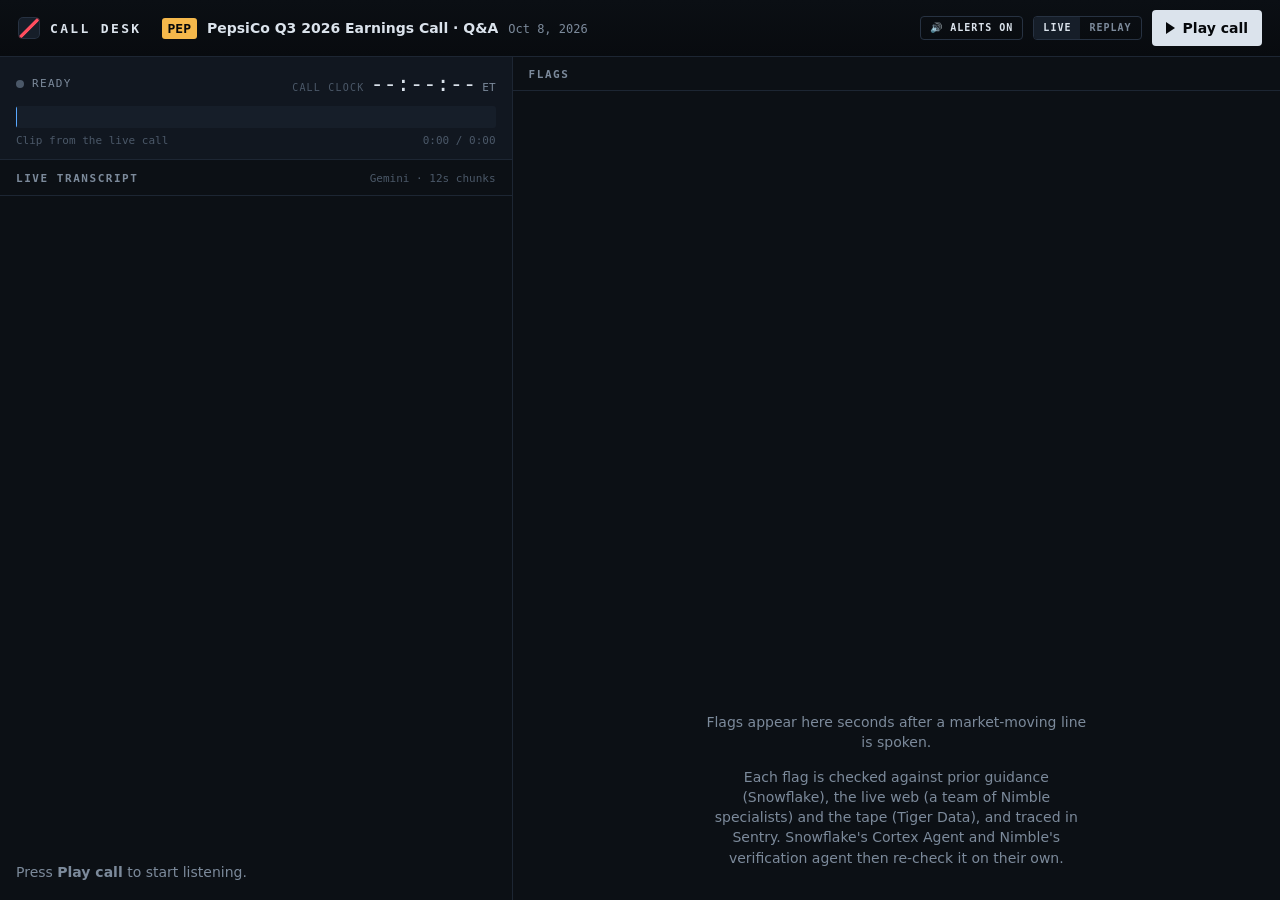
==== static/index.html @ 071706e1 "Public clone: no 404s for missing call audio; commit the replay's spoken alert - The audio element h" ====
<!doctype html>
<html lang="en">
<head>
  <meta charset="utf-8">
  <meta name="viewport" content="width=device-width, initial-scale=1">
  <title>Call Desk</title>
  <meta name="description" content="Hears earnings calls live and fact-checks every market-moving line in seconds.">
  <link rel="icon" href="data:image/svg+xml,%3Csvg xmlns='http://www.w3.org/2000/svg' viewBox='0 0 32 32'%3E%3Crect width='32' height='32' rx='6' fill='%2307090c'/%3E%3Cpath d='M6 20 L12 12 L17 17 L26 8' stroke='%23ff4d5e' stroke-width='3' fill='none'/%3E%3C/svg%3E">
  <link rel="stylesheet" href="/static/styles.css">
  <link rel="stylesheet" href="/static/features/tiger.css">
  <link rel="stylesheet" href="/static/features/voice.css">
  <link rel="stylesheet" href="/static/features/brief.css">
  <link rel="stylesheet" href="/static/features/sentry.css">
</head>
<body>
  <header class="topbar">
    <div class="brand">
      <span class="logo" aria-hidden="true"></span>
      <span class="brand-name">CALL&nbsp;DESK</span>
    </div>
    <div class="call-meta">
      <span class="ticker" id="ticker">PEP</span>
      <span class="call-title" id="call-title">PepsiCo Q3 2026 Earnings Call · Q&amp;A</span>
      <span class="call-picker" id="call-picker" hidden></span>
      <span class="call-date">Oct 8, 2026</span>
    </div>
    <ul class="pills" id="pills" aria-label="Integration status"></ul>
    <div class="controls">
      <div class="mode" role="radiogroup" aria-label="Run mode">
        <button type="button" role="radio" data-mode="live" aria-checked="true">LIVE</button>
        <button type="button" role="radio" data-mode="replay" aria-checked="false">REPLAY</button>
      </div>
      <button type="button" class="play" id="play"><span class="play-icon" aria-hidden="true"></span><span id="play-label">Play call</span></button>
    </div>
  </header>

  <main class="layout">
    <section class="left panel" aria-label="Live call">
      <div class="audio">
        <div class="audio-row">
          <span class="live-dot" id="live-dot" aria-hidden="true"></span>
          <span class="audio-state" id="audio-state">READY</span>
          <div class="clock" aria-live="off">
            <span class="clock-label">CALL CLOCK</span>
            <span class="clock-time" id="clock">--:--:--</span>
            <span class="clock-tz">ET</span>
          </div>
        </div>
        <div class="progress" id="progress" aria-hidden="true">
          <div class="progress-fill" id="progress-fill"></div>
          <div class="progress-markers" id="markers"></div>
        </div>
        <div class="audio-foot">
          <span id="clip-range">Clip from the live call</span>
          <span class="audio-time"><span id="elapsed">0:00</span> / <span id="duration">0:00</span></span>
        </div>
        <audio id="audio" preload="auto"></audio>
      </div>
      <div class="pane-head">
        <h2>Live transcript</h2>
        <span class="pane-sub" id="transcriber">Gemini · 12s chunks</span>
      </div>
      <ol class="transcript" id="transcript" aria-live="polite"></ol>
      <p class="empty" id="transcript-empty">Press <b>Play call</b> to start listening.</p>
    </section>

    <section class="right panel" aria-label="Flags">
      <div class="pane-head">
        <h2>Flags</h2>
        <div class="tally" id="tally"></div>
      </div>
      <section class="call-brief" id="call-brief" hidden aria-live="polite"></section>
      <ol class="feed" id="feed" aria-live="polite"></ol>
      <div class="empty feed-empty" id="feed-empty">
        <p>Flags appear here seconds after a market-moving line is spoken.</p>
        <p class="muted">Each flag is checked against prior guidance (Snowflake), the live web (a team of Nimble specialists) and the tape (Tiger Data), and traced in Sentry. Snowflake's Cortex Agent and Nimble's verification agent then re-check it on their own.</p>
      </div>
    </section>
  </main>

  <template id="flag-template">
    <li class="flag">
      <div class="flag-head">
        <span class="badge"></span>
        <h3 class="metric"></h3>
        <span class="degraded-tag" hidden>AGENT FAILED · UNREVIEWED EVIDENCE</span>
        <span class="flag-time"></span>
      </div>
      <div class="chip-row">
        <span class="chip"><span class="prior"></span><span class="arrow">→</span><span class="new"></span></span>
        <span class="value-source" hidden></span>
        <span class="speaker"></span>
      </div>
      <blockquote class="quote"></blockquote>
      <p class="what"></p>
      <p class="why"></p>
      <table class="related" hidden>
        <caption>Guidance table found by the agent · prior quarter → now</caption>
        <tbody></tbody>
      </table>
      <div class="trajectory" hidden>
        <div class="sect-label">Guidance history <span class="by">Snowflake · SQL on GUIDANCE_LINES</span></div>
        <ol class="traj"></ol>
      </div>
      <div class="checking" hidden>
        <span class="spinner" aria-hidden="true"></span>
        <span class="checking-label">Fact-checking</span>
        <span class="tool-chip" data-backend="snowflake">Snowflake</span><span class="tool-chip" data-backend="nimble">Nimble</span><span class="tool-chip" data-backend="tiger">Tiger</span>
      </div>
      <div class="market" hidden>
        <svg class="spark" viewBox="0 0 240 56" preserveAspectRatio="none" role="img"></svg>
        <div class="market-stats"></div>
        <div class="tiger-extra" hidden></div>
      </div>
      <div class="agents" hidden>
        <div class="agent-row nimble-row" hidden>
          <span class="agent-name">Nimble web desk</span>
          <span class="desk-dots"></span>
          <span class="agent-verdict"></span>
        </div>
        <div class="agent-row sf-row" hidden>
          <span class="agent-name">Snowflake Cortex Agent</span>
          <span class="agent-verdict"></span>
          <p class="agent-answer"></p>
        </div>
      </div>
      <div class="conf" hidden>
        <span class="conf-label">Confidence</span>
        <span class="conf-bar"><span class="conf-fill"></span></span>
        <span class="conf-value"></span>
        <button type="button" class="expand" aria-expanded="false">Evidence &amp; trace</button>
      </div>
      <div class="detail" hidden>
        <div class="detail-grid">
          <div>
            <h4>Evidence</h4>
            <ul class="evidence"></ul>
          </div>
          <div>
            <h4>Confidence components</h4>
            <ul class="components"></ul>
            <p class="rationale"></p>
            <h4>Agent tool calls</h4>
            <ul class="toolcalls"></ul>
            <h4>Sentry trace</h4>
            <p class="trace"></p>
          </div>
        </div>
        <div class="detail-grid agents-detail">
          <div>
            <h4>Nimble web desk · specialists</h4>
            <ul class="desk-steps"></ul>
            <div class="desk-extra"></div>
          </div>
          <div>
            <h4>Snowflake Cortex Agent · own check</h4>
            <div class="sf-detail"><p class="muted">Runs after the verdict.</p></div>
          </div>
        </div>
      </div>
    </li>
  </template>

  <script src="/static/app.js" type="module"></script>
</body>
</html>
---- static/styles.css ----
:root {
  color-scheme: dark;
  interpolate-size: allow-keywords;
  --bg: #06080b;
  --panel: #0c1015;
  --panel-2: #111720;
  --panel-3: #161e29;
  --line: #1d2633;
  --line-2: #273242;
  --text: #dbe3ec;
  --muted: #7c8a9b;
  --faint: #4b5868;
  --red: #ff4d5e;
  --red-bg: rgba(255, 77, 94, 0.12);
  --green: #2fd27a;
  --green-bg: rgba(47, 210, 122, 0.12);
  --amber: #f5b84b;
  --amber-bg: rgba(245, 184, 75, 0.12);
  --blue: #59a8ff;
  --blue-bg: rgba(89, 168, 255, 0.12);
  --grey-bg: rgba(124, 138, 155, 0.14);
  --mono: ui-monospace, "SF Mono", "JetBrains Mono", "Menlo", "Consolas", monospace;
  --sans: system-ui, -apple-system, "Segoe UI", "Inter", sans-serif;
  --radius: 6px;
}

* { box-sizing: border-box; }
html, body { height: 100%; }
body {
  margin: 0;
  display: flex;
  flex-direction: column;
  height: 100vh;
  background: var(--bg);
  color: var(--text);
  font: 14px/1.45 var(--sans);
  -webkit-font-smoothing: antialiased;
}
h2, h3, h4 { margin: 0; font-weight: 600; }
button { font: inherit; color: inherit; cursor: pointer; }
a { color: var(--blue); }
.muted { color: var(--muted); }
[hidden] { display: none !important; }

/* ---------- top bar ---------- */
.topbar {
  display: flex;
  align-items: center;
  gap: 20px;
  padding: 10px 18px;
  border-bottom: 1px solid var(--line);
  background: linear-gradient(180deg, #0b0f14, #080b0f);
  flex-wrap: wrap;
  flex: none;
}
.brand { display: flex; align-items: center; gap: 10px; }
.logo {
  width: 22px; height: 22px; border-radius: 5px;
  background:
    linear-gradient(135deg, transparent 45%, var(--red) 46%, var(--red) 56%, transparent 57%),
    var(--panel-3);
  box-shadow: inset 0 0 0 1px var(--line-2);
}
.brand-name { font: 700 13px/1 var(--mono); letter-spacing: 0.18em; }
.call-meta { display: flex; align-items: baseline; gap: 10px; min-width: 0; }
.ticker {
  font: 700 13px/1 var(--mono);
  color: #06080b; background: var(--amber);
  padding: 4px 6px; border-radius: 3px;
}
.call-title { font-weight: 600; white-space: nowrap; overflow: hidden; text-overflow: ellipsis; }
.call-date { color: var(--muted); font: 12px var(--mono); }
.clock { display: flex; align-items: baseline; gap: 6px; margin-left: auto; font-family: var(--mono); }
.audio-foot { display: flex; justify-content: space-between; gap: 10px; margin-top: 6px; font: 11px var(--mono); color: var(--faint); }
.clock-label { color: var(--faint); font-size: 10px; letter-spacing: 0.12em; }
.clock-time { font-size: 22px; font-variant-numeric: tabular-nums; color: var(--text); }
.clock-tz { color: var(--muted); font-size: 11px; }

.pills { display: flex; gap: 6px; list-style: none; margin: 0 0 0 auto; padding: 0; flex-wrap: wrap; }
.pill {
  display: inline-flex; align-items: center; gap: 6px;
  font: 600 10px/1 var(--mono); letter-spacing: 0.08em;
  padding: 5px 7px; border-radius: 3px;
  border: 1px solid var(--line-2); color: var(--muted);
}
.pill::before { content: ""; width: 6px; height: 6px; border-radius: 50%; background: var(--faint); }
.pill.live { color: var(--text); }
.pill.live::before { background: var(--green); box-shadow: 0 0 6px var(--green); }
.pill.mock::before { background: var(--amber); }
.pill .pill-mode { color: var(--faint); font-weight: 500; }
.pill.live .pill-mode { color: var(--green); }
.pill.mock .pill-mode { color: var(--amber); }

.controls { display: flex; align-items: center; gap: 10px; }
.mode { display: flex; border: 1px solid var(--line-2); border-radius: 4px; overflow: hidden; }
.mode button {
  background: transparent; border: 0; padding: 6px 9px;
  font: 600 10px/1 var(--mono); letter-spacing: 0.1em; color: var(--muted);
}
.mode button[aria-checked="true"] { background: var(--panel-3); color: var(--text); }
.mode button:disabled { opacity: 0.35; cursor: not-allowed; }
.play {
  display: inline-flex; align-items: center; gap: 8px;
  background: var(--text); color: #06080b; border: 0;
  padding: 8px 14px; border-radius: 4px; font-weight: 700;
}
.play:hover { background: #fff; }
.play-icon {
  width: 0; height: 0;
  border-left: 9px solid currentColor; border-top: 6px solid transparent; border-bottom: 6px solid transparent;
}
.play.running { background: var(--panel-3); color: var(--text); box-shadow: inset 0 0 0 1px var(--line-2); }
.play.running .play-icon { width: 9px; height: 10px; border: 0; background: currentColor; border-radius: 1px; }
button:focus-visible { outline: 2px solid var(--blue); outline-offset: 2px; }

/* ---------- layout ---------- */
.layout {
  display: grid;
  grid-template-columns: minmax(320px, 2fr) minmax(420px, 3fr);
  gap: 1px;
  background: var(--line);
  flex: 1;
  min-height: 0;
}
.panel { background: var(--panel); display: flex; flex-direction: column; min-height: 0; }
.pane-head {
  display: flex; align-items: center; justify-content: space-between; gap: 10px;
  padding: 12px 16px 10px;
  border-bottom: 1px solid var(--line);
}
.pane-head h2 { font: 600 11px/1 var(--mono); letter-spacing: 0.14em; text-transform: uppercase; color: var(--muted); }
.pane-sub { font: 11px var(--mono); color: var(--faint); }
.empty { color: var(--muted); padding: 18px 16px; margin: 0; }

/* ---------- audio ---------- */
.audio { padding: 14px 16px 12px; border-bottom: 1px solid var(--line); background: var(--panel-2); }
.audio-row { display: flex; align-items: center; gap: 8px; font: 11px var(--mono); color: var(--muted); }
.audio-state { letter-spacing: 0.12em; }
.audio-time { margin-left: auto; font-variant-numeric: tabular-nums; }
.live-dot { width: 8px; height: 8px; border-radius: 50%; background: var(--faint); }
.live-dot.on { background: var(--red); box-shadow: 0 0 0 0 rgba(255, 77, 94, 0.6); animation: pulse 1.6s infinite; }
@keyframes pulse { 0% { box-shadow: 0 0 0 0 rgba(255, 77, 94, 0.55); } 70% { box-shadow: 0 0 0 8px rgba(255, 77, 94, 0); } 100% { box-shadow: 0 0 0 0 rgba(255, 77, 94, 0); } }
.progress { position: relative; height: 22px; margin-top: 10px; background: var(--panel-3); border-radius: 3px; overflow: hidden; }
.progress-fill { position: absolute; inset: 0 auto 0 0; width: 0; background: linear-gradient(90deg, rgba(89,168,255,0.10), rgba(89,168,255,0.28)); border-right: 1px solid var(--blue); }
.progress-markers { position: absolute; inset: 0; }
.marker { position: absolute; top: 3px; bottom: 3px; width: 3px; border-radius: 2px; transform: translateX(-1px); }
.marker.cut { background: var(--red); }
.marker.raise { background: var(--green); }
.marker.reaffirm { background: var(--amber); }
.marker.new, .marker.na { background: var(--blue); }

/* ---------- transcript ---------- */
.transcript { list-style: none; margin: 0; padding: 8px 0 24px; overflow-y: auto; flex: 1; }
.line { display: grid; grid-template-columns: 62px 1fr; gap: 10px; padding: 6px 16px; }
.line-time { font: 11px/1.9 var(--mono); color: var(--faint); font-variant-numeric: tabular-nums; }
.line-speaker { display: block; font: 600 11px/1.6 var(--mono); color: var(--muted); letter-spacing: 0.04em; }
.line-speaker.exec { color: var(--blue); }
.line-text { color: var(--text); }
.line mark { background: var(--red-bg); color: inherit; border-bottom: 1px solid var(--red); padding: 0 1px; }
.line mark.raise { background: var(--green-bg); border-color: var(--green); }
.line mark.reaffirm { background: var(--amber-bg); border-color: var(--amber); }
.line mark.new, .line mark.na { background: var(--blue-bg); border-color: var(--blue); }
.line { transition: opacity 0.4s, translate 0.4s; }
@starting-style { .line { opacity: 0; translate: 0 6px; } }

/* ---------- flags ---------- */
.tally { display: flex; gap: 6px; font: 600 10px/1 var(--mono); }
.tally span { padding: 4px 6px; border-radius: 3px; background: var(--panel-3); color: var(--muted); }
.tally .t-cut { color: var(--red); }
.tally .t-raise { color: var(--green); }
.feed { list-style: none; margin: 0; padding: 12px; overflow-y: auto; flex: 1; display: flex; flex-direction: column; gap: 10px; }
.feed-empty { margin: auto; text-align: center; max-width: 420px; }

.flag {
  --accent: var(--blue);
  --accent-bg: var(--blue-bg);
  background: var(--panel-2);
  border: 1px solid var(--line);
  border-left: 3px solid var(--accent);
  border-radius: var(--radius);
  padding: 12px 14px 12px 14px;
  cursor: pointer;
  transition: opacity 0.35s ease, translate 0.35s ease, box-shadow 1.2s ease, border-color 0.3s;
}
@starting-style { .flag { opacity: 0; translate: 0 -10px; } }
.flag.fresh { box-shadow: 0 0 0 1px var(--accent), 0 0 24px -4px var(--accent); }
.flag:hover { border-color: var(--line-2); border-left-color: var(--accent); }
.flag.cut { --accent: var(--red); --accent-bg: var(--red-bg); }
.flag.raise { --accent: var(--green); --accent-bg: var(--green-bg); }
.flag.reaffirm { --accent: var(--amber); --accent-bg: var(--amber-bg); }
.flag.na { --accent: var(--muted); --accent-bg: var(--grey-bg); }

.flag-head { display: flex; align-items: center; gap: 10px; }
.badge {
  font: 700 10px/1 var(--mono); letter-spacing: 0.1em;
  padding: 4px 6px; border-radius: 3px;
  color: var(--accent); background: var(--accent-bg); border: 1px solid color-mix(in srgb, var(--accent) 40%, transparent);
}
.metric { font-size: 15px; }
.flag-time { margin-left: auto; font: 11px var(--mono); color: var(--muted); white-space: nowrap; }
.latency { color: var(--amber); }
.chip-row { display: flex; align-items: center; gap: 10px; margin-top: 8px; flex-wrap: wrap; }
.chip {
  display: inline-flex; align-items: center; gap: 8px;
  font: 600 13px/1 var(--mono);
  padding: 6px 9px; border-radius: 4px;
  background: var(--panel-3); border: 1px solid var(--line-2);
}
.chip .prior { color: var(--muted); text-decoration: line-through; text-decoration-color: color-mix(in srgb, var(--muted) 60%, transparent); }
.chip .prior.none { text-decoration: none; }
.chip .arrow { color: var(--faint); }
.chip .new { color: var(--accent); }
.speaker { font: 11px var(--mono); color: var(--muted); }
.value-source { font: 600 9px/1 var(--mono); letter-spacing: 0.08em; text-transform: uppercase; color: var(--blue); border: 1px solid color-mix(in srgb, var(--blue) 45%, transparent); padding: 3px 5px; border-radius: 3px; }
.chip .new.pending { color: var(--faint); font-weight: 500; }
.related { width: 100%; margin-top: 10px; border-collapse: collapse; font: 12px var(--mono); font-variant-numeric: tabular-nums; }
.related caption { text-align: left; font: 600 10px/1 var(--mono); letter-spacing: 0.1em; text-transform: uppercase; color: var(--faint); padding-bottom: 6px; }
.related td { padding: 4px 6px; border-top: 1px solid var(--line); }
.related td:first-child { color: var(--text); padding-left: 0; }
.related .r-prior { color: var(--muted); text-decoration: line-through; text-decoration-color: color-mix(in srgb, var(--muted) 55%, transparent); }
.related .r-dir { font-weight: 700; font-size: 10px; letter-spacing: 0.08em; text-align: right; padding-right: 0; }
.related .r-dir.cut { color: var(--red); }
.related .r-dir.raise { color: var(--green); }
.related .r-dir.reaffirm { color: var(--amber); }
.related .r-dir.new, .related .r-dir.na { color: var(--blue); }
.quote {
  margin: 10px 0 0; padding: 0 0 0 10px;
  border-left: 2px solid var(--line-2);
  color: #b9c4d0; font-style: italic;
}
.what { margin: 8px 0 0; font-weight: 600; }
.why { margin: 4px 0 0; color: var(--muted); }
.what:empty, .why:empty { display: none; }

.checking { display: flex; align-items: center; gap: 8px; margin-top: 10px; font: 11px var(--mono); color: var(--muted); }
.spinner { width: 12px; height: 12px; border-radius: 50%; border: 2px solid var(--line-2); border-top-color: var(--accent); animation: spin 0.8s linear infinite; }
@keyframes spin { to { rotate: 1turn; } }
.tool-chip { padding: 3px 5px; border-radius: 3px; background: var(--panel-3); color: var(--faint); }
.tool-chip.done { color: var(--green); }
.tool-chip.failed { color: var(--red); }

.market { display: grid; grid-template-columns: minmax(140px, 1fr) auto; gap: 14px; align-items: center; margin-top: 12px; }
.spark { width: 100%; height: 56px; display: block; background: var(--panel); border-radius: 4px; }
.spark .zero { stroke: var(--line-2); stroke-dasharray: 2 3; }
.spark .bench { stroke: var(--muted); stroke-width: 1.4; fill: none; opacity: 0.8; }
.spark .main { stroke: var(--text); stroke-width: 1.8; fill: none; }
.spark .quote-mark { stroke: var(--accent); stroke-width: 1.2; stroke-dasharray: 3 2; }
.spark .window { fill: var(--accent-bg); }
.market-stats { font: 12px/1.6 var(--mono); font-variant-numeric: tabular-nums; text-align: right; white-space: nowrap; }
.market-stats .big { font-size: 16px; font-weight: 700; }
.pos { color: var(--green); }
.neg { color: var(--red); }
.market-stats .lbl { color: var(--faint); font-size: 10px; letter-spacing: 0.08em; }
.close-line { margin-top: 2px; font-size: 12px; }

.conf { display: flex; align-items: center; gap: 10px; margin-top: 12px; font: 11px var(--mono); }
.conf-label { color: var(--faint); letter-spacing: 0.1em; text-transform: uppercase; font-size: 10px; }
.conf-bar { flex: 0 1 160px; height: 6px; background: var(--panel-3); border-radius: 3px; overflow: hidden; }
.conf-fill { display: block; height: 100%; width: 0; background: var(--accent); transition: width 0.8s ease; }
.conf-value { font-size: 14px; font-weight: 700; font-variant-numeric: tabular-nums; }
.expand {
  margin-left: auto; background: transparent; border: 1px solid var(--line-2); border-radius: 4px;
  padding: 5px 8px; font: 600 10px/1 var(--mono); letter-spacing: 0.08em; color: var(--muted);
}
.expand:hover { color: var(--text); border-color: var(--muted); }
.mock-tag { font: 600 9px/1 var(--mono); letter-spacing: 0.08em; color: var(--amber); border: 1px solid color-mix(in srgb, var(--amber) 45%, transparent); padding: 2px 4px; border-radius: 3px; margin-left: 6px; vertical-align: 1px; }

.detail { margin-top: 12px; padding-top: 12px; border-top: 1px dashed var(--line-2); cursor: default; }
.detail-grid { display: grid; grid-template-columns: 1.3fr 1fr; gap: 18px; }
.detail h4 { font: 600 10px/1 var(--mono); letter-spacing: 0.12em; text-transform: uppercase; color: var(--faint); margin: 0 0 8px; }
.detail h4:not(:first-child) { margin-top: 14px; }
.detail ul { list-style: none; margin: 0; padding: 0; display: flex; flex-direction: column; gap: 8px; }
.ev { padding: 8px 10px; background: var(--panel); border: 1px solid var(--line); border-radius: 4px; }
.ev-head { display: flex; align-items: center; gap: 8px; font: 11px var(--mono); color: var(--muted); }
.ev-stance { font-weight: 700; letter-spacing: 0.06em; text-transform: uppercase; font-size: 9px; padding: 2px 4px; border-radius: 3px; }
.ev-stance.supports { color: var(--green); background: var(--green-bg); }
.ev-stance.contradicts { color: var(--red); background: var(--red-bg); }
.ev-stance.neutral { color: var(--muted); background: var(--grey-bg); }
.ev-snippet { margin: 6px 0 0; font-size: 12.5px; color: #b9c4d0; }
.ev a { font: 11px var(--mono); word-break: break-all; }
.comp { display: grid; grid-template-columns: 52px 1fr 36px; align-items: center; gap: 8px; font: 11px var(--mono); }
.comp-bar { height: 5px; background: var(--panel-3); border-radius: 3px; overflow: hidden; }
.comp-fill { display: block; height: 100%; background: var(--accent); }
.rationale { font: 11px/1.5 var(--mono); color: var(--muted); margin: 8px 0 0; }
.tc { font: 11px var(--mono); color: var(--muted); display: flex; gap: 8px; }
.tc .ok { color: var(--green); }
.tc .fail { color: var(--red); }
.trace { font: 11px var(--mono); margin: 0; word-break: break-all; color: var(--muted); }

/* ---------- call picker ---------- */
.call-select {
  font: 600 11px/1 var(--mono); letter-spacing: 0.04em; color: var(--text);
  background: var(--panel-3); border: 1px solid var(--line-2); border-radius: 4px; padding: 5px 8px; cursor: pointer;
}
.call-select:hover, .call-select:focus-visible { border-color: var(--muted); outline: none; }

/* ---------- degraded flag ---------- */
.degraded-tag { font: 700 9px/1 var(--mono); letter-spacing: 0.08em; color: var(--red); background: var(--red-bg); border: 1px solid color-mix(in srgb, var(--red) 50%, transparent); padding: 3px 5px; border-radius: 3px; white-space: nowrap; }

/* ---------- Snowflake guidance history ---------- */
.sect-label { font: 600 10px/1 var(--mono); letter-spacing: 0.1em; text-transform: uppercase; color: var(--faint); margin-bottom: 6px; }
.sect-label .by { letter-spacing: 0.04em; text-transform: none; color: var(--faint); margin-left: 6px; font-weight: 500; }
.trajectory { margin-top: 12px; }
.traj { list-style: none; margin: 0; padding: 0; display: flex; gap: 0; overflow-x: auto; scrollbar-width: thin; }
.tp {
  position: relative; flex: 1 0 auto; min-width: 74px; padding: 6px 10px 6px 0;
  display: flex; flex-direction: column; gap: 3px; font: 11px/1.2 var(--mono); font-variant-numeric: tabular-nums;
  border-top: 2px solid var(--line-2);
}
.tp::before { content: ""; position: absolute; top: -5px; left: 0; width: 8px; height: 8px; border-radius: 50%; background: var(--muted); }
.tp-date { color: var(--faint); font-size: 10px; padding-top: 6px; white-space: nowrap; }
.tp-val { color: var(--text); white-space: nowrap; }
.tp.same .tp-val { color: var(--muted); }
.tp-note { align-self: flex-start; font: 600 9px/1 var(--mono); letter-spacing: 0.06em; text-transform: uppercase; color: var(--amber); border: 1px solid color-mix(in srgb, var(--amber) 45%, transparent); padding: 2px 4px; border-radius: 3px; }
.tp.now { border-top-color: var(--accent); }
.tp.now::before { background: var(--accent); box-shadow: 0 0 0 3px var(--accent-bg); }
.tp.now .tp-val { color: var(--accent); font-weight: 700; }
.tp.now .tp-date { color: var(--accent); }

/* ---------- agents strip ---------- */
.agents { margin-top: 12px; display: flex; flex-direction: column; gap: 6px; padding: 8px 10px; background: var(--panel); border: 1px solid var(--line); border-radius: 4px; }
.agent-row { display: flex; align-items: center; gap: 8px; flex-wrap: wrap; font: 11px var(--mono); }
.agent-name { font: 600 10px/1 var(--mono); letter-spacing: 0.1em; text-transform: uppercase; color: var(--muted); min-width: 168px; }
.desk-dots { display: inline-flex; gap: 3px; flex-wrap: wrap; }
.dot { font: 600 9px/1 var(--mono); letter-spacing: 0.04em; padding: 3px 4px; border-radius: 3px; background: var(--panel-3); color: var(--faint); border: 1px solid transparent; }
.dot.enrich { border-style: dashed; border-color: var(--line-2); }
.dot.ok { color: var(--green); background: var(--green-bg); }
.dot.failed { color: var(--red); background: var(--red-bg); }
.dot.skipped { color: var(--faint); text-decoration: line-through; }
.dot.running { color: var(--blue); animation: pulse 1.2s ease-in-out infinite; }
@keyframes pulse { 50% { opacity: 0.4; } }
.agent-verdict { display: inline-flex; align-items: center; gap: 6px; margin-left: auto; }
.vbadge { font: 700 9px/1 var(--mono); letter-spacing: 0.08em; padding: 3px 5px; border-radius: 3px; background: var(--grey-bg); color: var(--muted); white-space: nowrap; }
.vbadge.c-high, .vbadge.v-ok { color: var(--green); background: var(--green-bg); }
.vbadge.c-medium, .vbadge.v-new { color: var(--blue); background: var(--blue-bg); }
.vbadge.c-low, .vbadge.v-bad { color: var(--red); background: var(--red-bg); }
.vmeta { color: var(--faint); }
.vrun { color: var(--blue); animation: pulse 1.2s ease-in-out infinite; }
.agent-answer { flex-basis: 100%; margin: 2px 0 0; font: 12px/1.45 var(--sans); color: #b9c4d0; display: -webkit-box; -webkit-line-clamp: 2; -webkit-box-orient: vertical; overflow: hidden; }
.agent-answer:empty { display: none; }

/* ---------- agents detail ---------- */
.agents-detail { margin-top: 16px; padding-top: 12px; border-top: 1px dashed var(--line-2); }
.step { padding: 6px 8px; background: var(--panel); border: 1px solid var(--line); border-radius: 4px; font: 11px/1.4 var(--mono); }
.step-head { display: flex; align-items: center; gap: 8px; }
.step-dot { width: 14px; text-align: center; color: var(--faint); }
.step-dot.ok { color: var(--green); }
.step-dot.failed { color: var(--red); }
.step-dot.running { color: var(--blue); }
.step-label { color: var(--text); font-weight: 600; }
.step-phase { color: var(--faint); font-size: 9px; letter-spacing: 0.08em; text-transform: uppercase; }
.step-ms { margin-left: auto; color: var(--muted); font-variant-numeric: tabular-nums; }
.step-endpoint { color: var(--faint); padding-left: 22px; word-break: break-word; }
.step-summary { color: var(--muted); padding-left: 22px; }
.step.failed .step-summary { color: color-mix(in srgb, var(--red) 70%, var(--muted)); }
.desk-block { margin-top: 12px; padding: 8px 10px; background: var(--panel); border: 1px solid var(--line); border-radius: 4px; }
.kv { border-collapse: collapse; width: 100%; font: 12px/1.4 var(--mono); }
.kv th { text-align: left; color: var(--faint); font-weight: 500; padding: 3px 8px 3px 0; vertical-align: top; white-space: nowrap; }
.kv td { padding: 3px 0; color: var(--text); word-break: break-word; }
.kv a, .claim a, .items a, .desk-block > a { font: 11px var(--mono); word-break: break-all; }
.claim { display: flex; align-items: center; gap: 8px; flex-wrap: wrap; margin-top: 6px; font: 11px var(--mono); }
.claim-name { color: var(--muted); }
.scan { display: flex; gap: 4px; flex-wrap: wrap; margin-bottom: 6px; }
.scan-site { font: 10px/1 var(--mono); padding: 3px 5px; border-radius: 3px; background: var(--panel-3); color: var(--muted); }
.scan-site.protected { color: var(--amber); background: var(--amber-bg); }
.items { gap: 6px !important; }
.small { font-size: 11px; margin: 4px 0 0; }
.sql { margin: 0; padding: 8px; background: var(--bg); border: 1px solid var(--line); border-radius: 4px; font: 11px/1.45 var(--mono); color: #b9c4d0; white-space: pre-wrap; word-break: break-word; }
.sf-detail .sect-label { margin-top: 10px; }
.rows { border-collapse: collapse; width: 100%; margin-top: 8px; font: 11px/1.35 var(--mono); font-variant-numeric: tabular-nums; }
.rows th { text-align: left; color: var(--faint); font-weight: 500; padding: 3px 6px 3px 0; border-bottom: 1px solid var(--line); }
.rows td { padding: 3px 6px 3px 0; color: var(--text); border-bottom: 1px solid var(--line); }

@media (max-width: 900px) {
  body { height: auto; }
  .layout { grid-template-columns: 1fr; }
  .left { max-height: 55vh; }
  .detail-grid { grid-template-columns: 1fr; }
}

@media (prefers-reduced-motion: reduce) {
  *, *::before, *::after { animation: none !important; transition: none !important; scroll-behavior: auto !important; }
}
---- static/features/tiger.css ----
/* tiger feature: the Tiger Data line under the market stats, opening to the reaction SQL. */
.tiger-extra { grid-column: 1 / -1; min-width: 0; margin-top: -8px; }
.tiger-sql > summary { display: flex; align-items: baseline; gap: 10px; cursor: pointer; list-style: none; font: 10px/1.6 var(--mono); letter-spacing: 0.04em; color: var(--faint); }
.tiger-sql > summary::-webkit-details-marker { display: none; }
.tiger-line { flex: 1 1 auto; min-width: 0; overflow: hidden; text-overflow: ellipsis; white-space: nowrap; }
.tiger-toggle { flex: none; color: var(--muted); letter-spacing: 0.08em; }
.tiger-toggle::after { content: " ▸"; }
.tiger-sql[open] .tiger-toggle::after { content: " ▾"; }
.tiger-sql > summary:hover .tiger-toggle, .tiger-sql > summary:focus-visible .tiger-toggle { color: var(--text); }
.tiger-sql > summary:focus-visible { outline: 1px solid var(--line-2); outline-offset: 2px; border-radius: 2px; }
.tiger-sql > pre { margin-top: 6px; max-height: 300px; overflow: auto; }
---- static/features/voice.css ----
/* voice feature: Gemini spoken alerts (line on the card + top-bar mute toggle) */
.voice-toggle {
  background: transparent; border: 1px solid var(--line-2); border-radius: 4px; padding: 6px 9px;
  font: 600 10px/1 var(--mono); letter-spacing: 0.1em; text-transform: uppercase; color: var(--text);
  white-space: nowrap;
}
.voice-toggle:hover { background: var(--panel-3); }
.voice-toggle.off { color: var(--faint); }

.voice-line {
  margin: 8px 0 0;
  font: 11px/1.5 var(--mono); color: var(--muted);
}
.voice-label { font: 600 10px/1 var(--mono); letter-spacing: 0.1em; text-transform: uppercase; color: var(--faint); white-space: nowrap; }
.voice-text { color: var(--text); }
.flag.voice-speaking .voice-label { color: var(--accent, var(--red)); }
---- static/features/brief.css ----
/* Snowflake end-of-call brief: a compact card above the flag feed, styled like the flag cards. */
.call-brief {
  --accent: var(--blue);
  flex: none;
  display: flex;
  flex-direction: column;
  margin: 12px 12px 0;
  padding: 10px 14px;
  max-height: 180px;
  overflow: hidden;
  background: var(--panel-2);
  border: 1px solid var(--line);
  border-left: 3px solid var(--blue);
  border-radius: var(--radius);
  transition: opacity 0.35s ease, translate 0.35s ease;
}
@starting-style { .call-brief { opacity: 0; translate: 0 -6px; } }
.call-brief:has(.brief-sql[open]) { max-height: 60vh; }
.call-brief > * { flex: none; }

.brief-head { display: flex; align-items: center; gap: 4px; }
.brief-label { font: 600 10px/1 var(--mono); letter-spacing: 0.1em; text-transform: uppercase; color: var(--blue); }

.brief-running { display: flex; align-items: center; gap: 8px; margin-top: 8px; font: 11px var(--mono); color: var(--muted); }
.brief-headline { margin: 7px 0 0; font-weight: 700; font-size: 14px; line-height: 1.35; }
/* Bullets take the room left in the 180 px card and scroll inside it; header and footer stay put. */
.call-brief > .brief-bullets {
  flex: 0 1 auto; min-height: 36px; overflow-y: auto;
  margin: 5px 0 0; padding-left: 16px;
  font-size: 12.5px; line-height: 1.4; color: var(--text);
}
.brief-bullets li + li { margin-top: 2px; }
.brief-bullets li::marker { color: var(--faint); }
.brief-meta { font: 10px/1.4 var(--mono); color: var(--faint); font-variant-numeric: tabular-nums; }
.call-brief > .brief-meta { margin-top: 7px; }
.brief-failed { margin: 8px 0 0; font: 11px var(--mono); color: var(--muted); }

.brief-sql { margin-top: 7px; }
.brief-sql summary { display: flex; align-items: baseline; gap: 10px; cursor: pointer; list-style: none; }
.brief-sql summary::-webkit-details-marker { display: none; }
.brief-sql-label { margin-left: auto; font: 600 10px/1 var(--mono); letter-spacing: 0.1em; text-transform: uppercase; color: var(--faint); }
.brief-sql-label::after { content: " ▸"; }
.brief-sql[open] .brief-sql-label::after { content: " ▾"; }
.brief-sql summary:hover .brief-sql-label, .brief-sql summary:focus-visible .brief-sql-label { color: var(--muted); }
.brief-sql .sql { margin-top: 6px; max-height: 36vh; overflow: auto; }
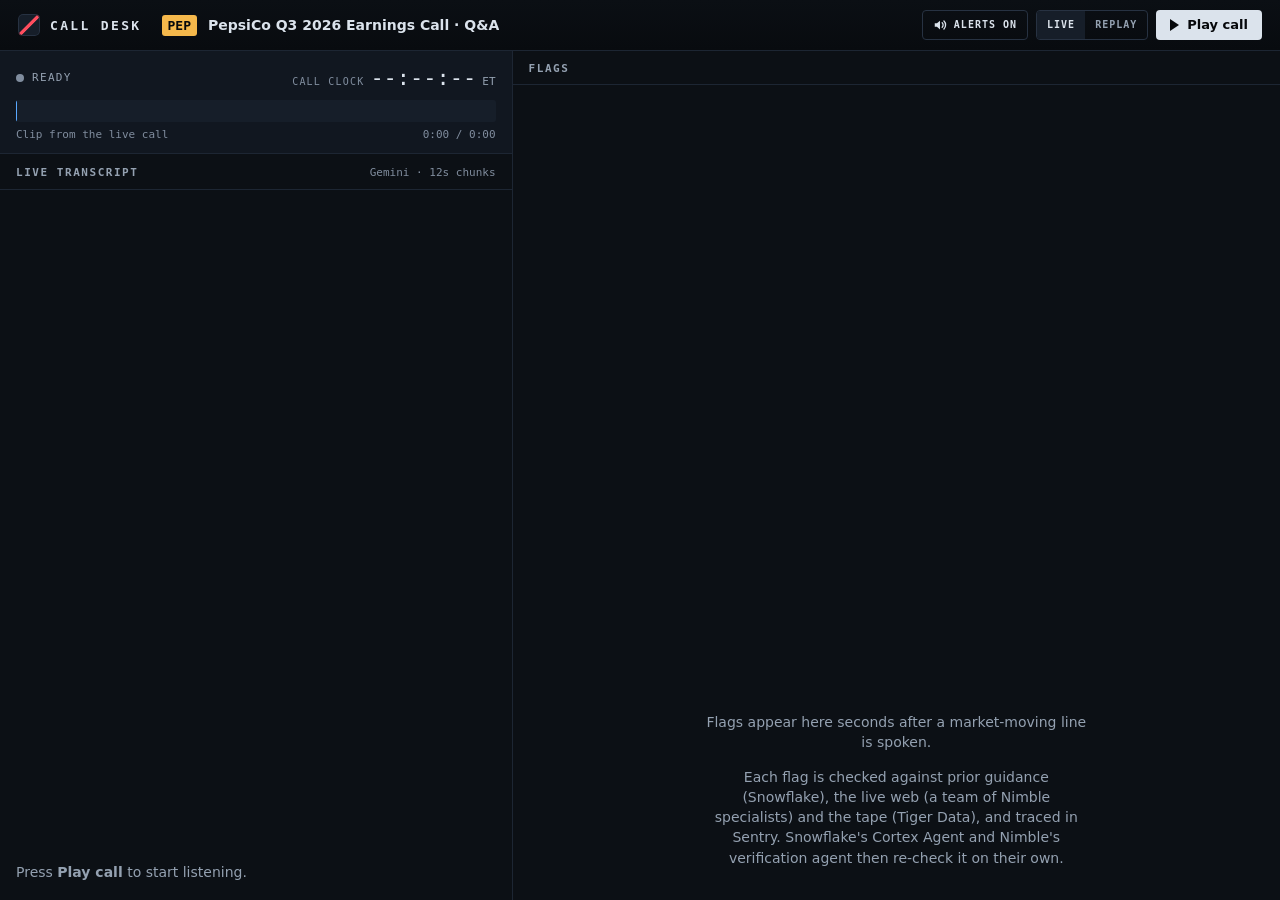
==== commit fe32fb2e: "UI review fixes: one-row header, phone layout, call date, AA contrast, calmer cards - Header: a one-" ====
--- a/static/index.html
+++ b/static/index.html
@@ -20,9 +20,11 @@
     </div>
     <div class="call-meta">
       <span class="ticker" id="ticker">PEP</span>
-      <span class="call-title" id="call-title">PepsiCo Q3 2026 Earnings Call · Q&amp;A</span>
-      <span class="call-picker" id="call-picker" hidden></span>
-      <span class="call-date">Oct 8, 2026</span>
+      <span class="call-name" id="call-name">
+        <span class="call-title" id="call-title">PepsiCo Q3 2026 Earnings Call · Q&amp;A</span>
+        <span class="call-picker" id="call-picker" hidden></span>
+      </span>
+      <span class="call-date" id="call-date"></span>
     </div>
     <ul class="pills" id="pills" aria-label="Integration status"></ul>
     <div class="controls">
--- a/static/styles.css
+++ b/static/styles.css
@@ -8,8 +8,8 @@
   --line: #1d2633;
   --line-2: #273242;
   --text: #dbe3ec;
-  --muted: #7c8a9b;
-  --faint: #4b5868;
+  --muted: #94a1b1; /* 6.4:1 or more on every panel colour */
+  --faint: #808d9e; /* 4.9:1 or more: the lowest text tier still meets WCAG AA */
   --red: #ff4d5e;
   --red-bg: rgba(255, 77, 94, 0.12);
   --green: #2fd27a;
@@ -41,19 +41,22 @@
 a { color: var(--blue); }
 .muted { color: var(--muted); }
 [hidden] { display: none !important; }
+.sr-only { position: absolute; width: 1px; height: 1px; margin: -1px; padding: 0; overflow: hidden; clip-path: inset(50%); white-space: nowrap; border: 0; }
 
 /* ---------- top bar ---------- */
+/* One row on laptops; below 1280 px the integration status moves to a second row; phones get three short rows. */
 .topbar {
-  display: flex;
+  display: grid;
+  grid-template-columns: auto minmax(0, 1fr) auto auto;
+  grid-template-areas: "brand meta pills controls";
   align-items: center;
-  gap: 20px;
+  gap: 10px 20px;
   padding: 10px 18px;
   border-bottom: 1px solid var(--line);
   background: linear-gradient(180deg, #0b0f14, #080b0f);
-  flex-wrap: wrap;
   flex: none;
 }
-.brand { display: flex; align-items: center; gap: 10px; }
+.brand { grid-area: brand; display: flex; align-items: center; gap: 10px; }
 .logo {
   width: 22px; height: 22px; border-radius: 5px;
   background:
@@ -62,47 +65,53 @@
   box-shadow: inset 0 0 0 1px var(--line-2);
 }
 .brand-name { font: 700 13px/1 var(--mono); letter-spacing: 0.18em; }
-.call-meta { display: flex; align-items: baseline; gap: 10px; min-width: 0; }
+.call-meta { grid-area: meta; display: flex; align-items: center; gap: 10px; min-width: 0; }
 .ticker {
+  flex: none;
   font: 700 13px/1 var(--mono);
   color: #06080b; background: var(--amber);
   padding: 4px 6px; border-radius: 3px;
 }
-.call-title { font-weight: 600; white-space: nowrap; overflow: hidden; text-overflow: ellipsis; }
-.call-date { color: var(--muted); font: 12px var(--mono); }
+.call-name { position: relative; display: flex; align-items: center; gap: 8px; min-width: 0; height: 30px; padding: 0 8px; margin-left: -8px; border: 1px solid transparent; border-radius: 4px; }
+.call-title { min-width: 0; font-weight: 600; white-space: nowrap; overflow: hidden; text-overflow: ellipsis; }
+.call-name.pickable::after {
+  content: ""; flex: none; width: 10px; height: 6px;
+  background: url("data:image/svg+xml,%3Csvg xmlns='http://www.w3.org/2000/svg' viewBox='0 0 10 6'%3E%3Cpath d='M1 1l4 4 4-4' fill='none' stroke='%2394a1b1' stroke-width='1.5' stroke-linecap='round' stroke-linejoin='round'/%3E%3C/svg%3E") no-repeat center / contain;
+}
+.call-name.pickable:hover { background: var(--panel-3); border-color: var(--line-2); }
+.call-name:has(.call-select:focus-visible) { border-color: var(--line-2); outline: 2px solid var(--blue); outline-offset: 2px; }
+.call-date { flex: none; color: var(--muted); font: 12px var(--mono); white-space: nowrap; }
 .clock { display: flex; align-items: baseline; gap: 6px; margin-left: auto; font-family: var(--mono); }
 .audio-foot { display: flex; justify-content: space-between; gap: 10px; margin-top: 6px; font: 11px var(--mono); color: var(--faint); }
 .clock-label { color: var(--faint); font-size: 10px; letter-spacing: 0.12em; }
 .clock-time { font-size: 22px; font-variant-numeric: tabular-nums; color: var(--text); }
 .clock-tz { color: var(--muted); font-size: 11px; }
 
-.pills { display: flex; gap: 6px; list-style: none; margin: 0 0 0 auto; padding: 0; flex-wrap: wrap; }
+/* Integration status: a quiet line of dots; only a mock integration spells out its mode. */
+.pills { grid-area: pills; display: flex; align-items: center; gap: 6px 14px; list-style: none; margin: 0; padding: 0; }
 .pill {
   display: inline-flex; align-items: center; gap: 6px;
-  font: 600 10px/1 var(--mono); letter-spacing: 0.08em;
-  padding: 5px 7px; border-radius: 3px;
-  border: 1px solid var(--line-2); color: var(--muted);
+  font: 600 10px/1 var(--mono); letter-spacing: 0.06em; color: var(--muted); white-space: nowrap;
 }
 .pill::before { content: ""; width: 6px; height: 6px; border-radius: 50%; background: var(--faint); }
 .pill.live { color: var(--text); }
 .pill.live::before { background: var(--green); box-shadow: 0 0 6px var(--green); }
 .pill.mock::before { background: var(--amber); }
 .pill .pill-mode { color: var(--faint); font-weight: 500; }
-.pill.live .pill-mode { color: var(--green); }
 .pill.mock .pill-mode { color: var(--amber); }
 
-.controls { display: flex; align-items: center; gap: 10px; }
-.mode { display: flex; border: 1px solid var(--line-2); border-radius: 4px; overflow: hidden; }
+.controls { grid-area: controls; display: flex; align-items: center; gap: 8px; }
+.mode { display: flex; height: 30px; border: 1px solid var(--line-2); border-radius: 4px; overflow: hidden; }
 .mode button {
-  background: transparent; border: 0; padding: 6px 9px;
+  background: transparent; border: 0; padding: 0 10px;
   font: 600 10px/1 var(--mono); letter-spacing: 0.1em; color: var(--muted);
 }
 .mode button[aria-checked="true"] { background: var(--panel-3); color: var(--text); }
 .mode button:disabled { opacity: 0.35; cursor: not-allowed; }
 .play {
-  display: inline-flex; align-items: center; gap: 8px;
+  display: inline-flex; align-items: center; gap: 8px; height: 30px;
   background: var(--text); color: #06080b; border: 0;
-  padding: 8px 14px; border-radius: 4px; font-weight: 700;
+  padding: 0 14px; border-radius: 4px; font-size: 13px; font-weight: 700;
 }
 .play:hover { background: #fff; }
 .play-icon {
@@ -136,7 +145,7 @@
 .audio { padding: 14px 16px 12px; border-bottom: 1px solid var(--line); background: var(--panel-2); }
 .audio-row { display: flex; align-items: center; gap: 8px; font: 11px var(--mono); color: var(--muted); }
 .audio-state { letter-spacing: 0.12em; }
-.audio-time { margin-left: auto; font-variant-numeric: tabular-nums; }
+.audio-time { margin-left: auto; font-variant-numeric: tabular-nums; white-space: nowrap; }
 .live-dot { width: 8px; height: 8px; border-radius: 50%; background: var(--faint); }
 .live-dot.on { background: var(--red); box-shadow: 0 0 0 0 rgba(255, 77, 94, 0.6); animation: pulse 1.6s infinite; }
 @keyframes pulse { 0% { box-shadow: 0 0 0 0 rgba(255, 77, 94, 0.55); } 70% { box-shadow: 0 0 0 8px rgba(255, 77, 94, 0); } 100% { box-shadow: 0 0 0 0 rgba(255, 77, 94, 0); } }
@@ -190,20 +199,20 @@
 .flag.reaffirm { --accent: var(--amber); --accent-bg: var(--amber-bg); }
 .flag.na { --accent: var(--muted); --accent-bg: var(--grey-bg); }
 
-.flag-head { display: flex; align-items: center; gap: 10px; }
+.flag-head { display: flex; align-items: center; flex-wrap: wrap; gap: 6px 10px; }
 .badge {
   font: 700 10px/1 var(--mono); letter-spacing: 0.1em;
   padding: 4px 6px; border-radius: 3px;
   color: var(--accent); background: var(--accent-bg); border: 1px solid color-mix(in srgb, var(--accent) 40%, transparent);
 }
-.metric { font-size: 15px; }
+.metric { font-size: 16px; }
 .flag-time { margin-left: auto; font: 11px var(--mono); color: var(--muted); white-space: nowrap; }
 .latency { color: var(--amber); }
 .chip-row { display: flex; align-items: center; gap: 10px; margin-top: 8px; flex-wrap: wrap; }
 .chip {
   display: inline-flex; align-items: center; gap: 8px;
-  font: 600 13px/1 var(--mono);
-  padding: 6px 9px; border-radius: 4px;
+  font: 600 13px/1.3 var(--mono);
+  padding: 4px 9px; border-radius: 4px;
   background: var(--panel-3); border: 1px solid var(--line-2);
 }
 .chip .prior { color: var(--muted); text-decoration: line-through; text-decoration-color: color-mix(in srgb, var(--muted) 60%, transparent); }
@@ -211,7 +220,7 @@
 .chip .arrow { color: var(--faint); }
 .chip .new { color: var(--accent); }
 .speaker { font: 11px var(--mono); color: var(--muted); }
-.value-source { font: 600 9px/1 var(--mono); letter-spacing: 0.08em; text-transform: uppercase; color: var(--blue); border: 1px solid color-mix(in srgb, var(--blue) 45%, transparent); padding: 3px 5px; border-radius: 3px; }
+.value-source { font: 600 10px/1 var(--mono); letter-spacing: 0.08em; text-transform: uppercase; color: var(--blue); border: 1px solid color-mix(in srgb, var(--blue) 45%, transparent); padding: 3px 5px; border-radius: 3px; }
 .chip .new.pending { color: var(--faint); font-weight: 500; }
 .related { width: 100%; margin-top: 10px; border-collapse: collapse; font: 12px var(--mono); font-variant-numeric: tabular-nums; }
 .related caption { text-align: left; font: 600 10px/1 var(--mono); letter-spacing: 0.1em; text-transform: uppercase; color: var(--faint); padding-bottom: 6px; }
@@ -263,7 +272,7 @@
   padding: 5px 8px; font: 600 10px/1 var(--mono); letter-spacing: 0.08em; color: var(--muted);
 }
 .expand:hover { color: var(--text); border-color: var(--muted); }
-.mock-tag { font: 600 9px/1 var(--mono); letter-spacing: 0.08em; color: var(--amber); border: 1px solid color-mix(in srgb, var(--amber) 45%, transparent); padding: 2px 4px; border-radius: 3px; margin-left: 6px; vertical-align: 1px; }
+.mock-tag { font: 600 10px/1 var(--mono); letter-spacing: 0.08em; color: var(--amber); border: 1px solid color-mix(in srgb, var(--amber) 45%, transparent); padding: 2px 4px; border-radius: 3px; margin-left: 6px; vertical-align: 1px; }
 
 .detail { margin-top: 12px; padding-top: 12px; border-top: 1px dashed var(--line-2); cursor: default; }
 .detail-grid { display: grid; grid-template-columns: 1.3fr 1fr; gap: 18px; }
@@ -272,11 +281,11 @@
 .detail ul { list-style: none; margin: 0; padding: 0; display: flex; flex-direction: column; gap: 8px; }
 .ev { padding: 8px 10px; background: var(--panel); border: 1px solid var(--line); border-radius: 4px; }
 .ev-head { display: flex; align-items: center; gap: 8px; font: 11px var(--mono); color: var(--muted); }
-.ev-stance { font-weight: 700; letter-spacing: 0.06em; text-transform: uppercase; font-size: 9px; padding: 2px 4px; border-radius: 3px; }
+.ev-stance { font-weight: 700; letter-spacing: 0.06em; text-transform: uppercase; font-size: 10px; padding: 2px 4px; border-radius: 3px; }
 .ev-stance.supports { color: var(--green); background: var(--green-bg); }
 .ev-stance.contradicts { color: var(--red); background: var(--red-bg); }
 .ev-stance.neutral { color: var(--muted); background: var(--grey-bg); }
-.ev-snippet { margin: 6px 0 0; font-size: 12.5px; color: #b9c4d0; }
+.ev-snippet { margin: 6px 0 0; font-size: 13px; color: #b9c4d0; }
 .ev a { font: 11px var(--mono); word-break: break-all; }
 .comp { display: grid; grid-template-columns: 52px 1fr 36px; align-items: center; gap: 8px; font: 11px var(--mono); }
 .comp-bar { height: 5px; background: var(--panel-3); border-radius: 3px; overflow: hidden; }
@@ -287,15 +296,13 @@
 .tc .fail { color: var(--red); }
 .trace { font: 11px var(--mono); margin: 0; word-break: break-all; color: var(--muted); }
 
-/* ---------- call picker ---------- */
-.call-select {
-  font: 600 11px/1 var(--mono); letter-spacing: 0.04em; color: var(--text);
-  background: var(--panel-3); border: 1px solid var(--line-2); border-radius: 4px; padding: 5px 8px; cursor: pointer;
-}
-.call-select:hover, .call-select:focus-visible { border-color: var(--muted); outline: none; }
+/* ---------- call picker: a native menu laid invisibly over the call title ---------- */
+.call-picker { position: absolute; inset: 0; }
+.call-select { position: absolute; inset: 0; width: 100%; height: 100%; opacity: 0; cursor: pointer; font: 14px var(--sans); }
+.call-select option { background: var(--panel-2); color: var(--text); }
 
 /* ---------- degraded flag ---------- */
-.degraded-tag { font: 700 9px/1 var(--mono); letter-spacing: 0.08em; color: var(--red); background: var(--red-bg); border: 1px solid color-mix(in srgb, var(--red) 50%, transparent); padding: 3px 5px; border-radius: 3px; white-space: nowrap; }
+.degraded-tag { font: 700 10px/1 var(--mono); letter-spacing: 0.08em; color: var(--red); background: var(--red-bg); border: 1px solid color-mix(in srgb, var(--red) 50%, transparent); padding: 3px 5px; border-radius: 3px; white-space: nowrap; }
 
 /* ---------- Snowflake guidance history ---------- */
 .sect-label { font: 600 10px/1 var(--mono); letter-spacing: 0.1em; text-transform: uppercase; color: var(--faint); margin-bottom: 6px; }
@@ -311,7 +318,7 @@
 .tp-date { color: var(--faint); font-size: 10px; padding-top: 6px; white-space: nowrap; }
 .tp-val { color: var(--text); white-space: nowrap; }
 .tp.same .tp-val { color: var(--muted); }
-.tp-note { align-self: flex-start; font: 600 9px/1 var(--mono); letter-spacing: 0.06em; text-transform: uppercase; color: var(--amber); border: 1px solid color-mix(in srgb, var(--amber) 45%, transparent); padding: 2px 4px; border-radius: 3px; }
+.tp-note { align-self: flex-start; font: 600 10px/1 var(--mono); letter-spacing: 0.06em; text-transform: uppercase; color: var(--amber); border: 1px solid color-mix(in srgb, var(--amber) 45%, transparent); padding: 2px 4px; border-radius: 3px; }
 .tp.now { border-top-color: var(--accent); }
 .tp.now::before { background: var(--accent); box-shadow: 0 0 0 3px var(--accent-bg); }
 .tp.now .tp-val { color: var(--accent); font-weight: 700; }
@@ -321,21 +328,21 @@
 .agents { margin-top: 12px; display: flex; flex-direction: column; gap: 6px; padding: 8px 10px; background: var(--panel); border: 1px solid var(--line); border-radius: 4px; }
 .agent-row { display: flex; align-items: center; gap: 8px; flex-wrap: wrap; font: 11px var(--mono); }
 .agent-name { font: 600 10px/1 var(--mono); letter-spacing: 0.1em; text-transform: uppercase; color: var(--muted); min-width: 168px; }
-.desk-dots { display: inline-flex; gap: 3px; flex-wrap: wrap; }
-.dot { font: 600 9px/1 var(--mono); letter-spacing: 0.04em; padding: 3px 4px; border-radius: 3px; background: var(--panel-3); color: var(--faint); border: 1px solid transparent; }
-.dot.enrich { border-style: dashed; border-color: var(--line-2); }
-.dot.ok { color: var(--green); background: var(--green-bg); }
-.dot.failed { color: var(--red); background: var(--red-bg); }
-.dot.skipped { color: var(--faint); text-decoration: line-through; }
-.dot.running { color: var(--blue); animation: pulse 1.2s ease-in-out infinite; }
-@keyframes pulse { 50% { opacity: 0.4; } }
+/* Nimble specialists as one readable line: finished names in text colour, running ones in blue. */
+.desk-dots { display: inline-flex; align-items: baseline; gap: 2px 6px; flex-wrap: wrap; min-width: 0; }
+.desk-count { color: var(--muted); }
+.desk-name { color: var(--faint); }
+.desk-name.ok { color: var(--text); }
+.desk-name.running { color: var(--blue); animation: fade 1.2s ease-in-out infinite; }
+.desk-sep { color: var(--faint); }
+@keyframes fade { 50% { opacity: 0.4; } }
 .agent-verdict { display: inline-flex; align-items: center; gap: 6px; margin-left: auto; }
-.vbadge { font: 700 9px/1 var(--mono); letter-spacing: 0.08em; padding: 3px 5px; border-radius: 3px; background: var(--grey-bg); color: var(--muted); white-space: nowrap; }
+.vbadge { font: 700 10px/1 var(--mono); letter-spacing: 0.08em; padding: 3px 5px; border-radius: 3px; background: var(--grey-bg); color: var(--muted); white-space: nowrap; }
 .vbadge.c-high, .vbadge.v-ok { color: var(--green); background: var(--green-bg); }
 .vbadge.c-medium, .vbadge.v-new { color: var(--blue); background: var(--blue-bg); }
 .vbadge.c-low, .vbadge.v-bad { color: var(--red); background: var(--red-bg); }
 .vmeta { color: var(--faint); }
-.vrun { color: var(--blue); animation: pulse 1.2s ease-in-out infinite; }
+.vrun { color: var(--blue); animation: fade 1.2s ease-in-out infinite; }
 .agent-answer { flex-basis: 100%; margin: 2px 0 0; font: 12px/1.45 var(--sans); color: #b9c4d0; display: -webkit-box; -webkit-line-clamp: 2; -webkit-box-orient: vertical; overflow: hidden; }
 .agent-answer:empty { display: none; }
 
@@ -348,7 +355,7 @@
 .step-dot.failed { color: var(--red); }
 .step-dot.running { color: var(--blue); }
 .step-label { color: var(--text); font-weight: 600; }
-.step-phase { color: var(--faint); font-size: 9px; letter-spacing: 0.08em; text-transform: uppercase; }
+.step-phase { color: var(--faint); font-size: 10px; letter-spacing: 0.08em; text-transform: uppercase; }
 .step-ms { margin-left: auto; color: var(--muted); font-variant-numeric: tabular-nums; }
 .step-endpoint { color: var(--faint); padding-left: 22px; word-break: break-word; }
 .step-summary { color: var(--muted); padding-left: 22px; }
@@ -371,12 +378,31 @@
 .rows th { text-align: left; color: var(--faint); font-weight: 500; padding: 3px 6px 3px 0; border-bottom: 1px solid var(--line); }
 .rows td { padding: 3px 6px 3px 0; color: var(--text); border-bottom: 1px solid var(--line); }
 
+@media (max-width: 1279px) {
+  .topbar { grid-template-columns: auto minmax(0, 1fr) auto; grid-template-areas: "brand meta controls" ". pills pills"; }
+}
+@media (max-width: 1023px) {
+  .call-date { display: none; }
+}
 @media (max-width: 900px) {
   body { height: auto; }
-  .layout { grid-template-columns: 1fr; }
+  .topbar { grid-template-columns: minmax(0, 1fr) auto; grid-template-areas: "brand controls" "meta meta" "pills pills"; gap: 10px 12px; }
+  .call-date { display: block; }
+  .pills { flex-wrap: wrap; }
+  .layout { grid-template-columns: minmax(0, 1fr); }
   .left { max-height: 55vh; }
   .detail-grid { grid-template-columns: 1fr; }
 }
+@media (max-width: 640px) {
+  .topbar { padding: 10px 16px; }
+  .call-date { display: none; }
+  /* icon-only buttons; the hidden labels stay readable by screen readers */
+  .voice-toggle .vt-label, .play #play-label { position: absolute; width: 1px; height: 1px; overflow: hidden; clip-path: inset(50%); white-space: nowrap; }
+  .play { padding: 0 11px; }
+  .market { grid-template-columns: minmax(0, 1fr); }
+  .market-stats { text-align: left; white-space: normal; }
+  .line { grid-template-columns: 56px minmax(0, 1fr); padding: 6px 16px 6px 12px; }
+}
 
 @media (prefers-reduced-motion: reduce) {
   *, *::before, *::after { animation: none !important; transition: none !important; scroll-behavior: auto !important; }
--- a/static/features/tiger.css
+++ b/static/features/tiger.css
@@ -8,4 +8,5 @@
 .tiger-sql[open] .tiger-toggle::after { content: " ▾"; }
 .tiger-sql > summary:hover .tiger-toggle, .tiger-sql > summary:focus-visible .tiger-toggle { color: var(--text); }
 .tiger-sql > summary:focus-visible { outline: 1px solid var(--line-2); outline-offset: 2px; border-radius: 2px; }
+.tiger-source { margin: 6px 0 0; font: 10px/1.5 var(--mono); letter-spacing: 0.04em; color: var(--faint); }
 .tiger-sql > pre { margin-top: 6px; max-height: 300px; overflow: auto; }
--- a/static/features/voice.css
+++ b/static/features/voice.css
@@ -1,9 +1,11 @@
 /* voice feature: Gemini spoken alerts (line on the card + top-bar mute toggle) */
 .voice-toggle {
-  background: transparent; border: 1px solid var(--line-2); border-radius: 4px; padding: 6px 9px;
+  display: inline-flex; align-items: center; gap: 7px; height: 30px;
+  background: transparent; border: 1px solid var(--line-2); border-radius: 4px; padding: 0 10px;
   font: 600 10px/1 var(--mono); letter-spacing: 0.1em; text-transform: uppercase; color: var(--text);
   white-space: nowrap;
 }
+.vt-icon { width: 14px; height: 14px; flex: none; }
 .voice-toggle:hover { background: var(--panel-3); }
 .voice-toggle.off { color: var(--faint); }
 
@@ -11,6 +13,7 @@
   margin: 8px 0 0;
   font: 11px/1.5 var(--mono); color: var(--muted);
 }
-.voice-label { font: 600 10px/1 var(--mono); letter-spacing: 0.1em; text-transform: uppercase; color: var(--faint); white-space: nowrap; }
+.voice-label { display: inline-flex; align-items: center; gap: 5px; vertical-align: -1px; font: 600 10px/1 var(--mono); letter-spacing: 0.1em; text-transform: uppercase; color: var(--faint); white-space: nowrap; }
+.voice-label .vt-icon { width: 12px; height: 12px; }
 .voice-text { color: var(--text); }
 .flag.voice-speaking .voice-label { color: var(--accent, var(--red)); }
--- a/static/features/brief.css
+++ b/static/features/brief.css
@@ -27,7 +27,7 @@
 .call-brief > .brief-bullets {
   flex: 0 1 auto; min-height: 36px; overflow-y: auto;
   margin: 5px 0 0; padding-left: 16px;
-  font-size: 12.5px; line-height: 1.4; color: var(--text);
+  font-size: 13px; line-height: 1.4; color: var(--text);
 }
 .brief-bullets li + li { margin-top: 2px; }
 .brief-bullets li::marker { color: var(--faint); }
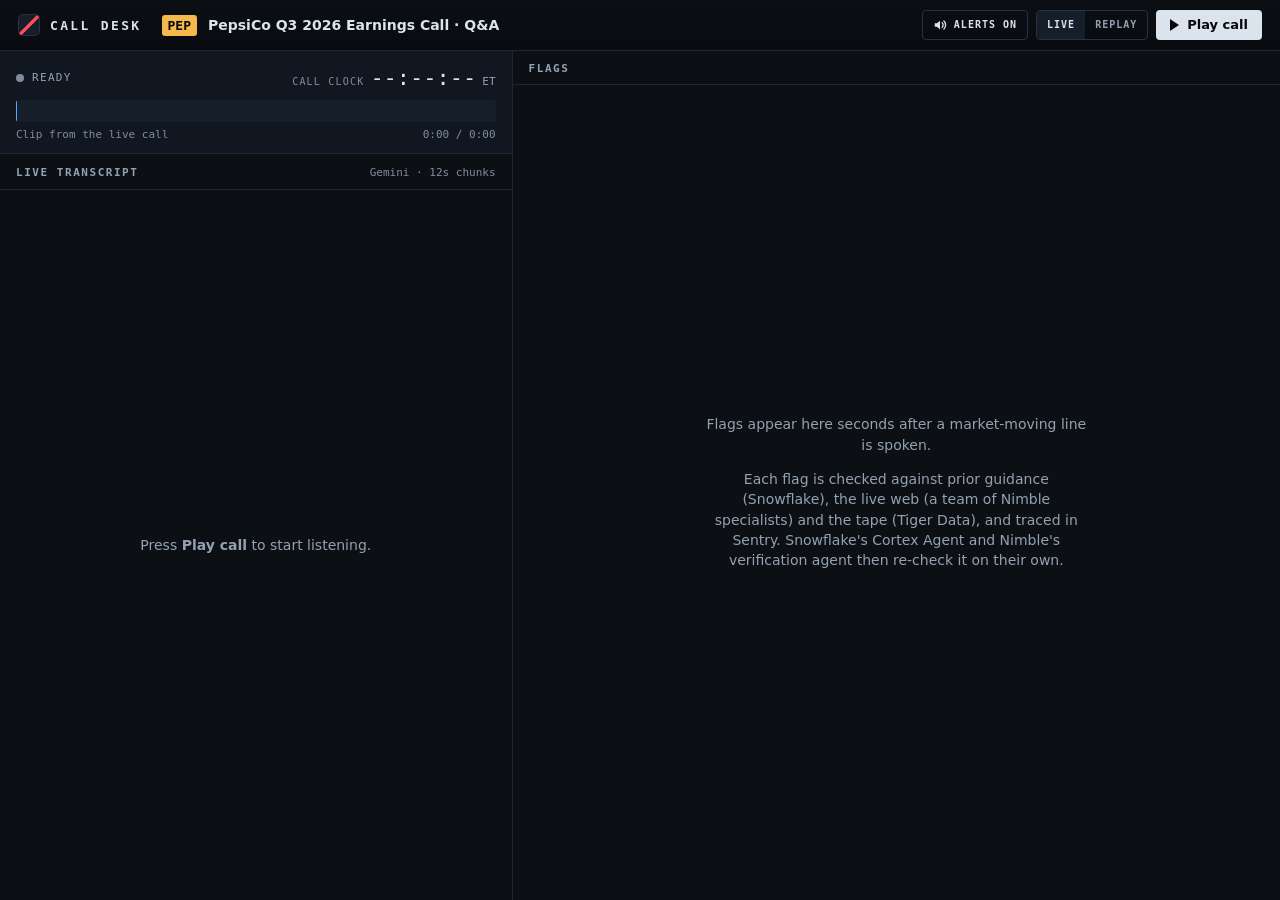
==== commit 3f5eb46d: "Header: "Morning note" link opens /api/export.md once a run with flags ends Hidden while a run is go" ====
--- a/static/index.html
+++ b/static/index.html
@@ -28,6 +28,10 @@
     </div>
     <ul class="pills" id="pills" aria-label="Integration status"></ul>
     <div class="controls">
+      <a class="note-link" id="note-link" href="/api/export.md" target="_blank" rel="noopener" hidden title="This run's flags as a Markdown morning note">
+        <svg class="vt-icon" viewBox="0 0 16 16" aria-hidden="true"><path d="M4 1.5h5.5L13 5v9.5H4z M9.5 1.5V5H13 M6.5 8.5h4 M6.5 11h4" fill="none" stroke="currentColor" stroke-width="1.3" stroke-linejoin="round"/></svg>
+        <span class="nl-label">Morning note</span>
+      </a>
       <div class="mode" role="radiogroup" aria-label="Run mode">
         <button type="button" role="radio" data-mode="live" aria-checked="true">LIVE</button>
         <button type="button" role="radio" data-mode="replay" aria-checked="false">REPLAY</button>
--- a/static/styles.css
+++ b/static/styles.css
@@ -101,6 +101,13 @@
 .pill.mock .pill-mode { color: var(--amber); }
 
 .controls { grid-area: controls; display: flex; align-items: center; gap: 8px; }
+.note-link {
+  display: inline-flex; align-items: center; gap: 7px; height: 30px; padding: 0 10px;
+  border: 1px solid var(--line-2); border-radius: 4px; color: var(--text); text-decoration: none; white-space: nowrap;
+  font: 600 10px/1 var(--mono); letter-spacing: 0.1em; text-transform: uppercase;
+}
+.note-link:hover { background: var(--panel-3); }
+.note-link[hidden] { display: none; }
 .mode { display: flex; height: 30px; border: 1px solid var(--line-2); border-radius: 4px; overflow: hidden; }
 .mode button {
   background: transparent; border: 0; padding: 0 10px;
@@ -140,6 +147,9 @@
 .pane-head h2 { font: 600 11px/1 var(--mono); letter-spacing: 0.14em; text-transform: uppercase; color: var(--muted); }
 .pane-sub { font: 11px var(--mono); color: var(--faint); }
 .empty { color: var(--muted); padding: 18px 16px; margin: 0; }
+/* Before the first line or flag, the empty list steps aside so its message sits in the middle of the pane. */
+.transcript:empty, .feed:empty { display: none; }
+#transcript-empty { margin: auto; max-width: 340px; text-align: center; }
 
 /* ---------- audio ---------- */
 .audio { padding: 14px 16px 12px; border-bottom: 1px solid var(--line); background: var(--panel-2); }
@@ -397,7 +407,7 @@
   .topbar { padding: 10px 16px; }
   .call-date { display: none; }
   /* icon-only buttons; the hidden labels stay readable by screen readers */
-  .voice-toggle .vt-label, .play #play-label { position: absolute; width: 1px; height: 1px; overflow: hidden; clip-path: inset(50%); white-space: nowrap; }
+  .voice-toggle .vt-label, .note-link .nl-label, .play #play-label { position: absolute; width: 1px; height: 1px; overflow: hidden; clip-path: inset(50%); white-space: nowrap; }
   .play { padding: 0 11px; }
   .market { grid-template-columns: minmax(0, 1fr); }
   .market-stats { text-align: left; white-space: normal; }
@@ -407,3 +417,8 @@
 @media (prefers-reduced-motion: reduce) {
   *, *::before, *::after { animation: none !important; transition: none !important; scroll-behavior: auto !important; }
 }
+
+/* ---------- NOTE cards: one line under the material cards, expandable on click ---------- */
+.flag.compact:not(.expanded) { padding-top: 7px; padding-bottom: 7px; cursor: zoom-in; }
+.flag.compact:not(.expanded) :is(.chip-row, .what, .why, .related, .trajectory, .checking, .market, .agents, .conf, .detail, .voice-line) { display: none !important; }
+.flag.compact:not(.expanded) .quote { margin-top: 3px; white-space: nowrap; overflow: hidden; text-overflow: ellipsis; font-size: 12px; }
--- a/static/features/tiger.css
+++ b/static/features/tiger.css
@@ -10,3 +10,8 @@
 .tiger-sql > summary:focus-visible { outline: 1px solid var(--line-2); outline-offset: 2px; border-radius: 2px; }
 .tiger-source { margin: 6px 0 0; font: 10px/1.5 var(--mono); letter-spacing: 0.04em; color: var(--faint); }
 .tiger-sql > pre { margin-top: 6px; max-height: 300px; overflow: auto; }
+
+/* peers vs the benchmark, one line under the Tiger line */
+.tiger-peers { grid-column: 1 / -1; display: flex; flex-wrap: wrap; align-items: baseline; gap: 4px 10px; margin: 4px 0 0; font: 11px/1.4 var(--mono); font-variant-numeric: tabular-nums; }
+.tiger-peers .peers-label { color: var(--faint); font-size: 10px; letter-spacing: 0.08em; }
+.tiger-peers .peer.subject { font-weight: 700; }
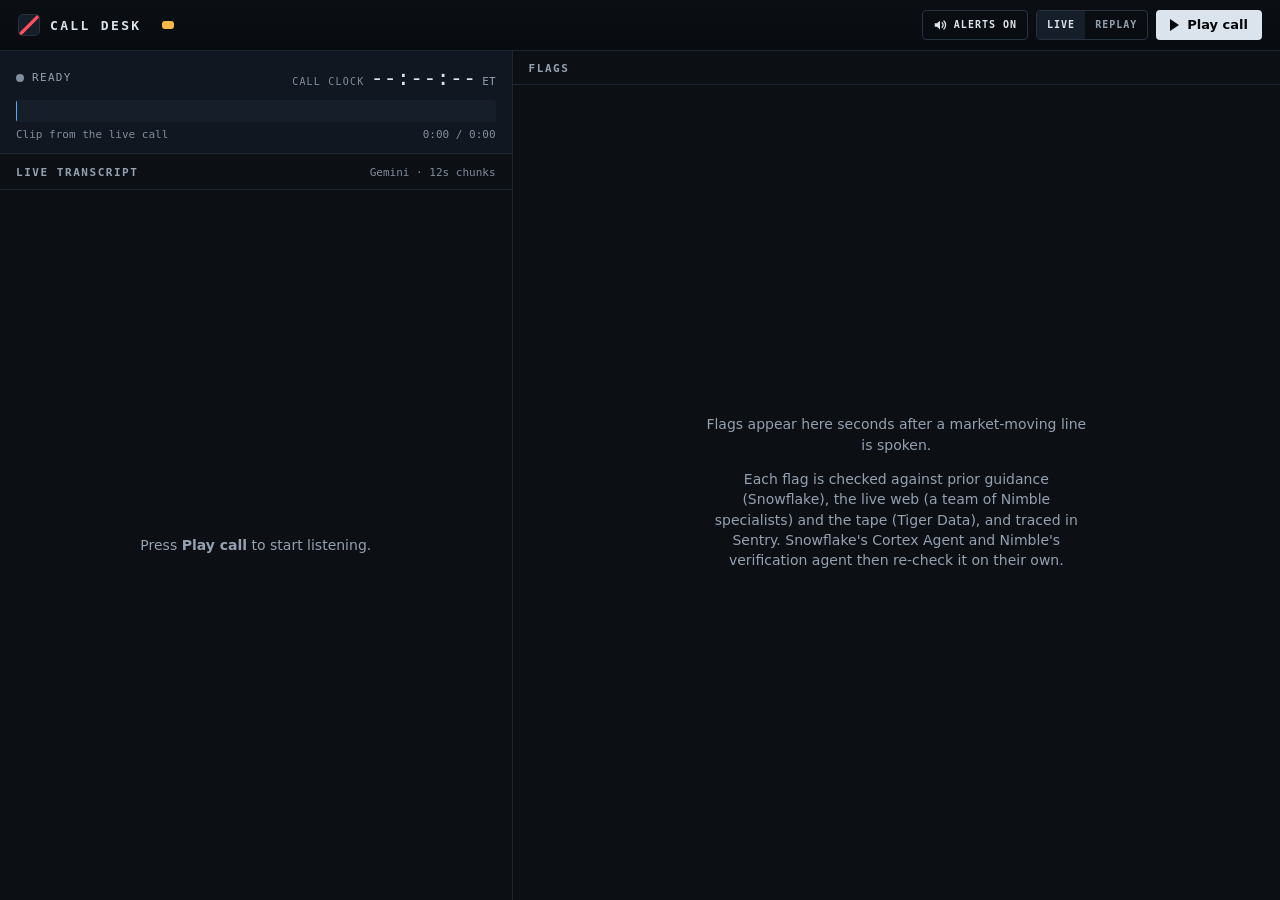
==== commit 9ff48b56: "Per-call text: newswire date from the call, brief audience not tied to consumer staples, empty heade" ====
--- a/static/index.html
+++ b/static/index.html
@@ -19,9 +19,9 @@
       <span class="brand-name">CALL&nbsp;DESK</span>
     </div>
     <div class="call-meta">
-      <span class="ticker" id="ticker">PEP</span>
+      <span class="ticker" id="ticker"></span>
       <span class="call-name" id="call-name">
-        <span class="call-title" id="call-title">PepsiCo Q3 2026 Earnings Call · Q&amp;A</span>
+        <span class="call-title" id="call-title"></span>
         <span class="call-picker" id="call-picker" hidden></span>
       </span>
       <span class="call-date" id="call-date"></span>
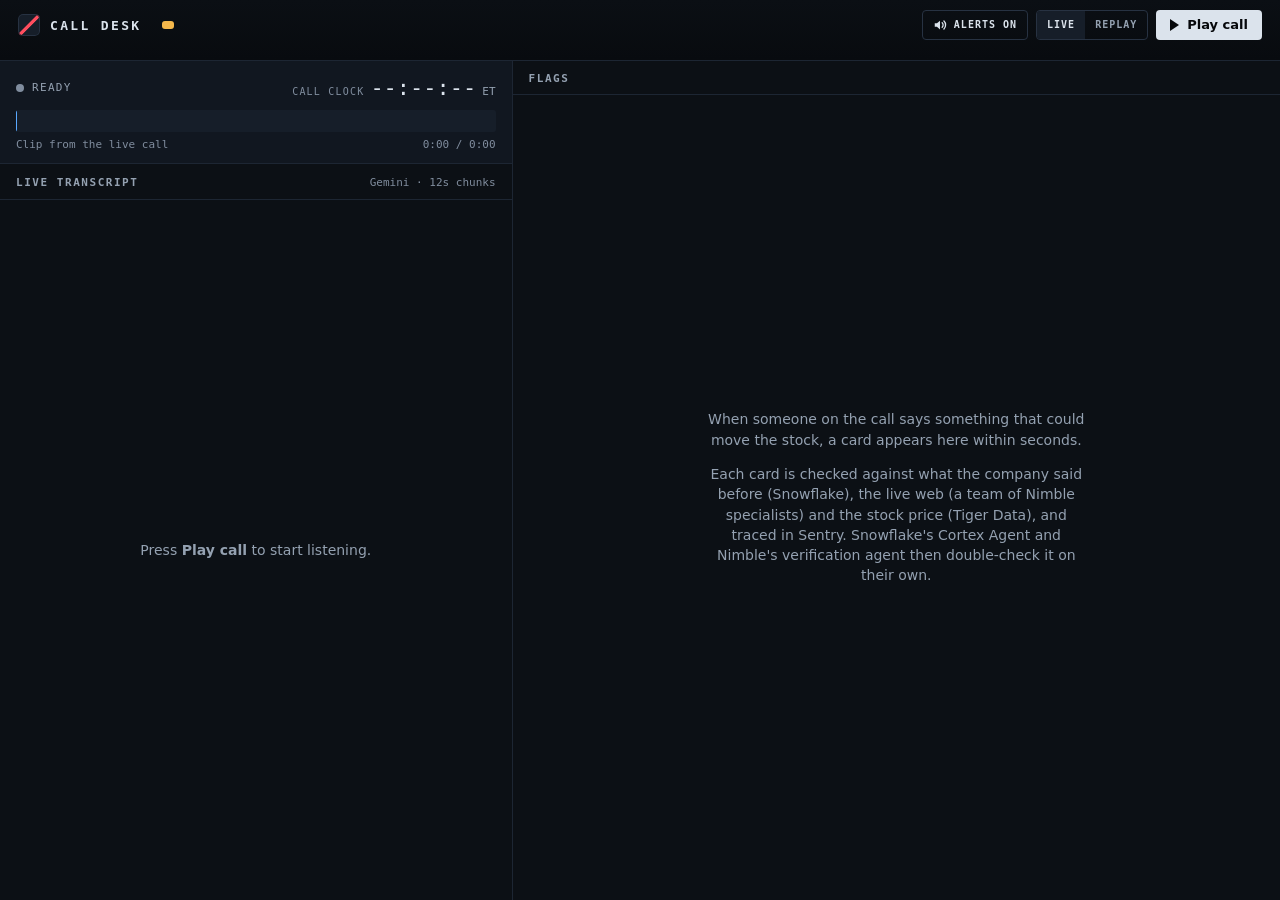
==== commit 9f7be2e2: "Plain labels for people outside finance; header fits again at 1280-1439 px and on phones Owner (Oct " ====
--- a/static/index.html
+++ b/static/index.html
@@ -4,13 +4,14 @@
   <meta charset="utf-8">
   <meta name="viewport" content="width=device-width, initial-scale=1">
   <title>Call Desk</title>
-  <meta name="description" content="Hears earnings calls live and fact-checks every market-moving line in seconds.">
+  <meta name="description" content="Listens to company earnings calls live and shows what just changed, with proof, in seconds.">
   <link rel="icon" href="data:image/svg+xml,%3Csvg xmlns='http://www.w3.org/2000/svg' viewBox='0 0 32 32'%3E%3Crect width='32' height='32' rx='6' fill='%2307090c'/%3E%3Cpath d='M6 20 L12 12 L17 17 L26 8' stroke='%23ff4d5e' stroke-width='3' fill='none'/%3E%3C/svg%3E">
   <link rel="stylesheet" href="/static/styles.css">
   <link rel="stylesheet" href="/static/features/tiger.css">
   <link rel="stylesheet" href="/static/features/voice.css">
   <link rel="stylesheet" href="/static/features/brief.css">
   <link rel="stylesheet" href="/static/features/sentry.css">
+  <link rel="stylesheet" href="/static/features/notes.css">
 </head>
 <body>
   <header class="topbar">
@@ -78,8 +79,8 @@
       <section class="call-brief" id="call-brief" hidden aria-live="polite"></section>
       <ol class="feed" id="feed" aria-live="polite"></ol>
       <div class="empty feed-empty" id="feed-empty">
-        <p>Flags appear here seconds after a market-moving line is spoken.</p>
-        <p class="muted">Each flag is checked against prior guidance (Snowflake), the live web (a team of Nimble specialists) and the tape (Tiger Data), and traced in Sentry. Snowflake's Cortex Agent and Nimble's verification agent then re-check it on their own.</p>
+        <p>When someone on the call says something that could move the stock, a card appears here within seconds.</p>
+        <p class="muted">Each card is checked against what the company said before (Snowflake), the live web (a team of Nimble specialists) and the stock price (Tiger Data), and traced in Sentry. Snowflake's Cortex Agent and Nimble's verification agent then double-check it on their own.</p>
       </div>
     </section>
   </main>
@@ -89,7 +90,7 @@
       <div class="flag-head">
         <span class="badge"></span>
         <h3 class="metric"></h3>
-        <span class="degraded-tag" hidden>AGENT FAILED · UNREVIEWED EVIDENCE</span>
+        <span class="degraded-tag" hidden>CHECK FAILED · NOT REVIEWED</span>
         <span class="flag-time"></span>
       </div>
       <div class="chip-row">
@@ -101,11 +102,11 @@
       <p class="what"></p>
       <p class="why"></p>
       <table class="related" hidden>
-        <caption>Guidance table found by the agent · prior quarter → now</caption>
+        <caption>Other forecasts in today’s report · last quarter → now</caption>
         <tbody></tbody>
       </table>
       <div class="trajectory" hidden>
-        <div class="sect-label">Guidance history <span class="by">Snowflake · SQL on GUIDANCE_LINES</span></div>
+        <div class="sect-label">Forecast history <span class="by">from Snowflake</span></div>
         <ol class="traj"></ol>
       </div>
       <div class="checking" hidden>
@@ -143,10 +144,10 @@
             <ul class="evidence"></ul>
           </div>
           <div>
-            <h4>Confidence components</h4>
+            <h4>How the score was made</h4>
             <ul class="components"></ul>
             <p class="rationale"></p>
-            <h4>Agent tool calls</h4>
+            <h4>Tools the agent used</h4>
             <ul class="toolcalls"></ul>
             <h4>Sentry trace</h4>
             <p class="trace"></p>
@@ -160,7 +161,7 @@
           </div>
           <div>
             <h4>Snowflake Cortex Agent · own check</h4>
-            <div class="sf-detail"><p class="muted">Runs after the verdict.</p></div>
+            <div class="sf-detail"><p class="muted">Runs after the answer.</p></div>
           </div>
         </div>
       </div>
@@ -168,5 +169,6 @@
   </template>
 
   <script src="/static/app.js" type="module"></script>
+  <script src="/static/features/notes.js" type="module"></script>
 </body>
 </html>
--- a/static/styles.css
+++ b/static/styles.css
@@ -44,7 +44,7 @@
 .sr-only { position: absolute; width: 1px; height: 1px; margin: -1px; padding: 0; overflow: hidden; clip-path: inset(50%); white-space: nowrap; border: 0; }
 
 /* ---------- top bar ---------- */
-/* One row on laptops; below 1280 px the integration status moves to a second row; phones get three short rows. */
+/* One row from 1440 px; below that the integration status moves to a second row; phones get three short rows. */
 .topbar {
   display: grid;
   grid-template-columns: auto minmax(0, 1fr) auto auto;
@@ -58,6 +58,7 @@
 }
 .brand { grid-area: brand; display: flex; align-items: center; gap: 10px; }
 .logo {
+  flex: none;
   width: 22px; height: 22px; border-radius: 5px;
   background:
     linear-gradient(135deg, transparent 45%, var(--red) 46%, var(--red) 56%, transparent 57%),
@@ -165,7 +166,7 @@
 .marker { position: absolute; top: 3px; bottom: 3px; width: 3px; border-radius: 2px; transform: translateX(-1px); }
 .marker.cut { background: var(--red); }
 .marker.raise { background: var(--green); }
-.marker.reaffirm { background: var(--amber); }
+.marker.reaffirm, .marker.raise.worse { background: var(--amber); }
 .marker.new, .marker.na { background: var(--blue); }
 
 /* ---------- transcript ---------- */
@@ -177,7 +178,7 @@
 .line-text { color: var(--text); }
 .line mark { background: var(--red-bg); color: inherit; border-bottom: 1px solid var(--red); padding: 0 1px; }
 .line mark.raise { background: var(--green-bg); border-color: var(--green); }
-.line mark.reaffirm { background: var(--amber-bg); border-color: var(--amber); }
+.line mark.reaffirm, .line mark.raise.worse { background: var(--amber-bg); border-color: var(--amber); }
 .line mark.new, .line mark.na { background: var(--blue-bg); border-color: var(--blue); }
 .line { transition: opacity 0.4s, translate 0.4s; }
 @starting-style { .line { opacity: 0; translate: 0 6px; } }
@@ -187,6 +188,7 @@
 .tally span { padding: 4px 6px; border-radius: 3px; background: var(--panel-3); color: var(--muted); }
 .tally .t-cut { color: var(--red); }
 .tally .t-raise { color: var(--green); }
+.tally .t-worse { color: var(--amber); }
 .feed { list-style: none; margin: 0; padding: 12px; overflow-y: auto; flex: 1; display: flex; flex-direction: column; gap: 10px; }
 .feed-empty { margin: auto; text-align: center; max-width: 420px; }
 
@@ -206,7 +208,7 @@
 .flag:hover { border-color: var(--line-2); border-left-color: var(--accent); }
 .flag.cut { --accent: var(--red); --accent-bg: var(--red-bg); }
 .flag.raise { --accent: var(--green); --accent-bg: var(--green-bg); }
-.flag.reaffirm { --accent: var(--amber); --accent-bg: var(--amber-bg); }
+.flag.reaffirm, .flag.raise.worse { --accent: var(--amber); --accent-bg: var(--amber-bg); }
 .flag.na { --accent: var(--muted); --accent-bg: var(--grey-bg); }
 
 .flag-head { display: flex; align-items: center; flex-wrap: wrap; gap: 6px 10px; }
@@ -240,7 +242,7 @@
 .related .r-dir { font-weight: 700; font-size: 10px; letter-spacing: 0.08em; text-align: right; padding-right: 0; }
 .related .r-dir.cut { color: var(--red); }
 .related .r-dir.raise { color: var(--green); }
-.related .r-dir.reaffirm { color: var(--amber); }
+.related .r-dir.reaffirm, .related .r-dir.raise.worse { color: var(--amber); }
 .related .r-dir.new, .related .r-dir.na { color: var(--blue); }
 .quote {
   margin: 10px 0 0; padding: 0 0 0 10px;
@@ -271,6 +273,7 @@
 .neg { color: var(--red); }
 .market-stats .lbl { color: var(--faint); font-size: 10px; letter-spacing: 0.08em; }
 .close-line { margin-top: 2px; font-size: 12px; }
+.hindsight { margin: 0 6px; padding: 1px 4px; border: 1px dashed var(--line-2); border-radius: 3px; font: 10px var(--mono); letter-spacing: 0.02em; color: var(--faint); cursor: help; }
 
 .conf { display: flex; align-items: center; gap: 10px; margin-top: 12px; font: 11px var(--mono); }
 .conf-label { color: var(--faint); letter-spacing: 0.1em; text-transform: uppercase; font-size: 10px; }
@@ -388,7 +391,7 @@
 .rows th { text-align: left; color: var(--faint); font-weight: 500; padding: 3px 6px 3px 0; border-bottom: 1px solid var(--line); }
 .rows td { padding: 3px 6px 3px 0; color: var(--text); border-bottom: 1px solid var(--line); }
 
-@media (max-width: 1279px) {
+@media (max-width: 1439px) {
   .topbar { grid-template-columns: auto minmax(0, 1fr) auto; grid-template-areas: "brand meta controls" ". pills pills"; }
 }
 @media (max-width: 1023px) {
@@ -405,6 +408,10 @@
 }
 @media (max-width: 640px) {
   .topbar { padding: 10px 16px; }
+  .brand { gap: 8px; }
+  .brand-name { letter-spacing: 0.12em; }
+  .controls { gap: 6px; }
+  .mode button { padding: 0 8px; letter-spacing: 0.06em; }
   .call-date { display: none; }
   /* icon-only buttons; the hidden labels stay readable by screen readers */
   .voice-toggle .vt-label, .note-link .nl-label, .play #play-label { position: absolute; width: 1px; height: 1px; overflow: hidden; clip-path: inset(50%); white-space: nowrap; }
--- a/static/features/tiger.css
+++ b/static/features/tiger.css
@@ -15,3 +15,4 @@
 .tiger-peers { grid-column: 1 / -1; display: flex; flex-wrap: wrap; align-items: baseline; gap: 4px 10px; margin: 4px 0 0; font: 11px/1.4 var(--mono); font-variant-numeric: tabular-nums; }
 .tiger-peers .peers-label { color: var(--faint); font-size: 10px; letter-spacing: 0.08em; }
 .tiger-peers .peer.subject { font-weight: 700; }
+.tiger-peers .peer.flat { color: var(--faint); }
--- a/static/features/notes.css
+++ b/static/features/notes.css
@@ -0,0 +1,11 @@
+/* notes feature: NOTE cards stay folded behind one "Show N notes" row under the main cards */
+.feed.notes-hidden > .flag.compact { display: none; }
+.notes-toggle { list-style: none; }
+.notes-toggle button {
+  width: 100%; padding: 9px 14px; text-align: left;
+  background: transparent; border: 1px dashed var(--line-2); border-radius: var(--radius);
+  font: 600 10px/1 var(--mono); letter-spacing: 0.1em; text-transform: uppercase; color: var(--muted);
+}
+.notes-toggle button::after { content: " ▾"; }
+.notes-toggle button[aria-expanded="true"]::after { content: " ▴"; }
+.notes-toggle button:hover { color: var(--text); border-color: var(--muted); }
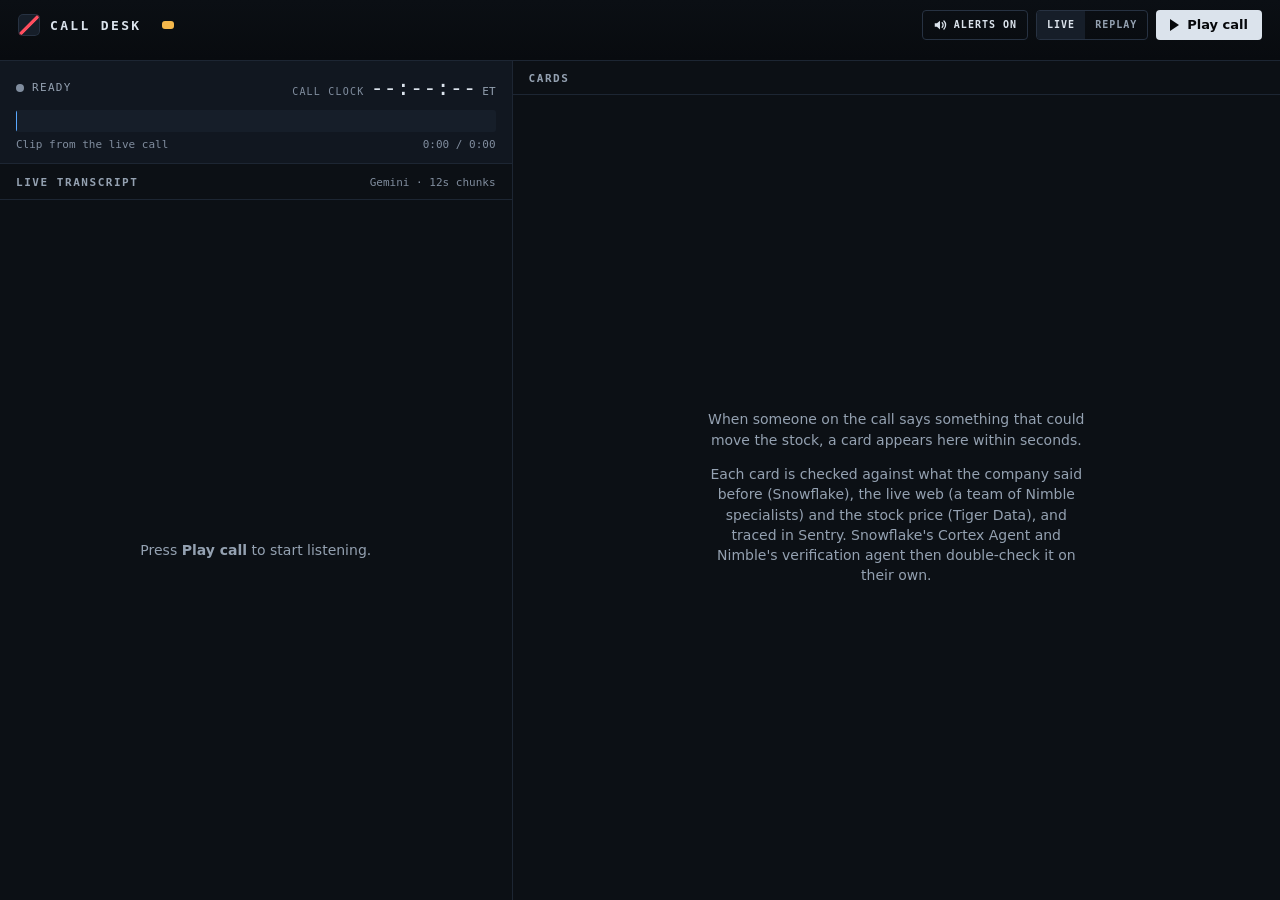
==== commit 11c76441: "Plain labels: the pane heading says Cards, the tally says NOTES, both hindsight tags follow their la" ====
--- a/static/index.html
+++ b/static/index.html
@@ -71,9 +71,9 @@
       <p class="empty" id="transcript-empty">Press <b>Play call</b> to start listening.</p>
     </section>
 
-    <section class="right panel" aria-label="Flags">
+    <section class="right panel" aria-label="Cards">
       <div class="pane-head">
-        <h2>Flags</h2>
+        <h2>Cards</h2>
         <div class="tally" id="tally"></div>
       </div>
       <section class="call-brief" id="call-brief" hidden aria-live="polite"></section>
--- a/static/styles.css
+++ b/static/styles.css
@@ -273,7 +273,7 @@
 .neg { color: var(--red); }
 .market-stats .lbl { color: var(--faint); font-size: 10px; letter-spacing: 0.08em; }
 .close-line { margin-top: 2px; font-size: 12px; }
-.hindsight { margin: 0 6px; padding: 1px 4px; border: 1px dashed var(--line-2); border-radius: 3px; font: 10px var(--mono); letter-spacing: 0.02em; color: var(--faint); cursor: help; }
+.hindsight { margin-left: 6px; padding: 1px 4px; border: 1px dashed var(--line-2); border-radius: 3px; font: 10px var(--mono); letter-spacing: 0.02em; color: var(--faint); cursor: help; }
 
 .conf { display: flex; align-items: center; gap: 10px; margin-top: 12px; font: 11px var(--mono); }
 .conf-label { color: var(--faint); letter-spacing: 0.1em; text-transform: uppercase; font-size: 10px; }
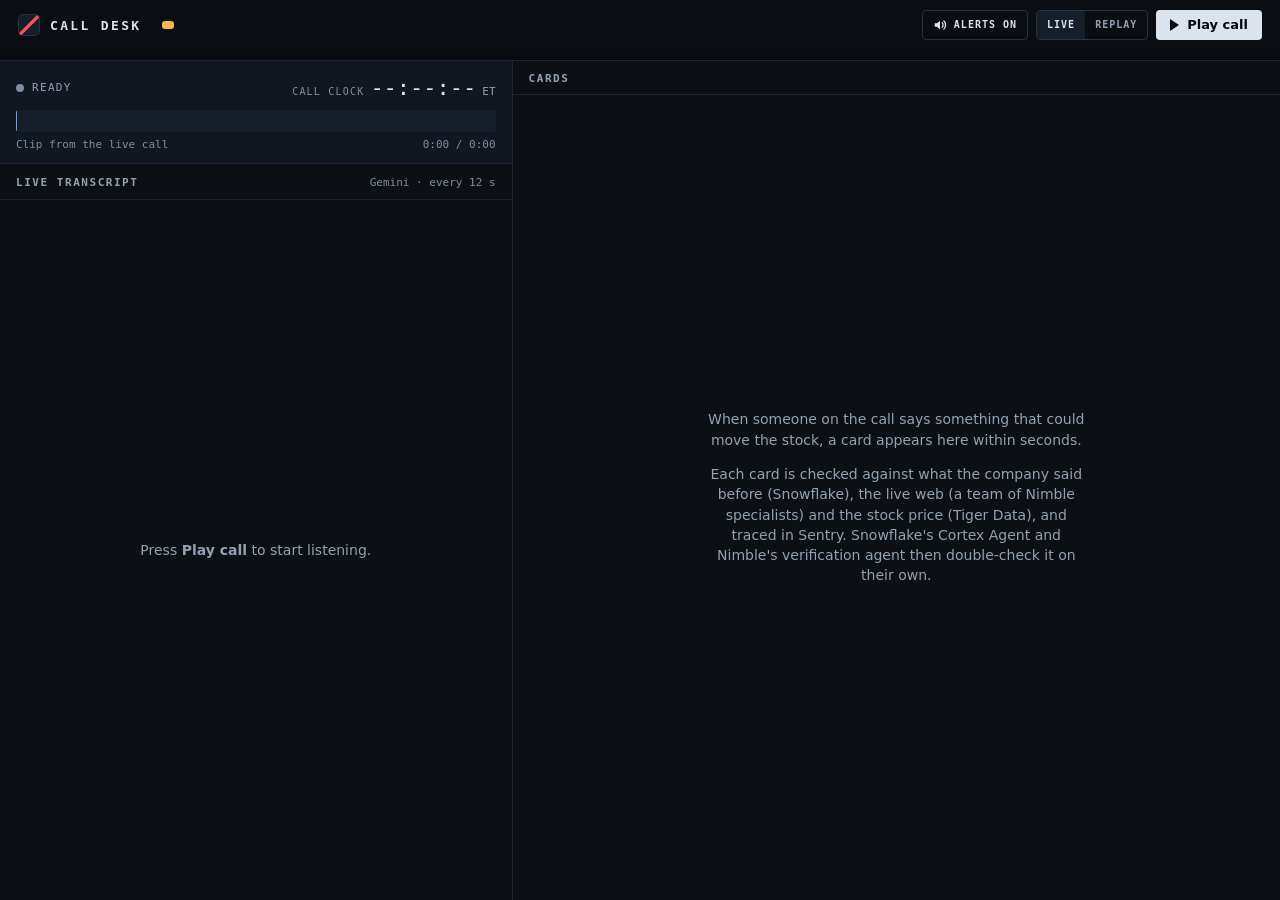
==== commit 12d03ed4: "Folded cards fit a laptop screen; phone forecasts table fits its card; owner's one-liner in the desc" ====
--- a/static/index.html
+++ b/static/index.html
@@ -4,7 +4,7 @@
   <meta charset="utf-8">
   <meta name="viewport" content="width=device-width, initial-scale=1">
   <title>Call Desk</title>
-  <meta name="description" content="Listens to company earnings calls live and shows what just changed, with proof, in seconds.">
+  <meta name="description" content="The stock moves the moment an executive says “we'll earn less than we said.” Call Desk tells you how much less, with proof, in seconds.">
   <link rel="icon" href="data:image/svg+xml,%3Csvg xmlns='http://www.w3.org/2000/svg' viewBox='0 0 32 32'%3E%3Crect width='32' height='32' rx='6' fill='%2307090c'/%3E%3Cpath d='M6 20 L12 12 L17 17 L26 8' stroke='%23ff4d5e' stroke-width='3' fill='none'/%3E%3C/svg%3E">
   <link rel="stylesheet" href="/static/styles.css">
   <link rel="stylesheet" href="/static/features/tiger.css">
@@ -65,7 +65,7 @@
       </div>
       <div class="pane-head">
         <h2>Live transcript</h2>
-        <span class="pane-sub" id="transcriber">Gemini · 12s chunks</span>
+        <span class="pane-sub" id="transcriber">Gemini · every 12 s</span>
       </div>
       <ol class="transcript" id="transcript" aria-live="polite"></ol>
       <p class="empty" id="transcript-empty">Press <b>Play call</b> to start listening.</p>
--- a/static/styles.css
+++ b/static/styles.css
@@ -252,6 +252,9 @@
 .what { margin: 8px 0 0; font-weight: 600; }
 .why { margin: 4px 0 0; color: var(--muted); }
 .what:empty, .why:empty { display: none; }
+/* Folded card: the other-forecasts table, the forecast history and the agents' answers wait for "Evidence & trace",
+   so a whole card fits on a laptop screen. */
+.flag:has(> .detail[hidden]) :is(.related, .trajectory, .agent-answer) { display: none; }
 
 .checking { display: flex; align-items: center; gap: 8px; margin-top: 10px; font: 11px var(--mono); color: var(--muted); }
 .spinner { width: 12px; height: 12px; border-radius: 50%; border: 2px solid var(--line-2); border-top-color: var(--accent); animation: spin 0.8s linear infinite; }
@@ -408,6 +411,12 @@
 }
 @media (max-width: 640px) {
   .topbar { padding: 10px 16px; }
+  /* other-forecasts table: the name on its own line, then before → now and the label */
+  .related, .related tbody { display: block; }
+  .related caption { display: block; }
+  .related tr { display: grid; grid-template-columns: auto minmax(0, 1fr) auto; column-gap: 8px; padding: 4px 0; border-top: 1px solid var(--line); }
+  .related td { border-top: 0; padding: 0; }
+  .related td:first-child { grid-column: 1 / -1; padding-bottom: 2px; }
   .brand { gap: 8px; }
   .brand-name { letter-spacing: 0.12em; }
   .controls { gap: 6px; }
